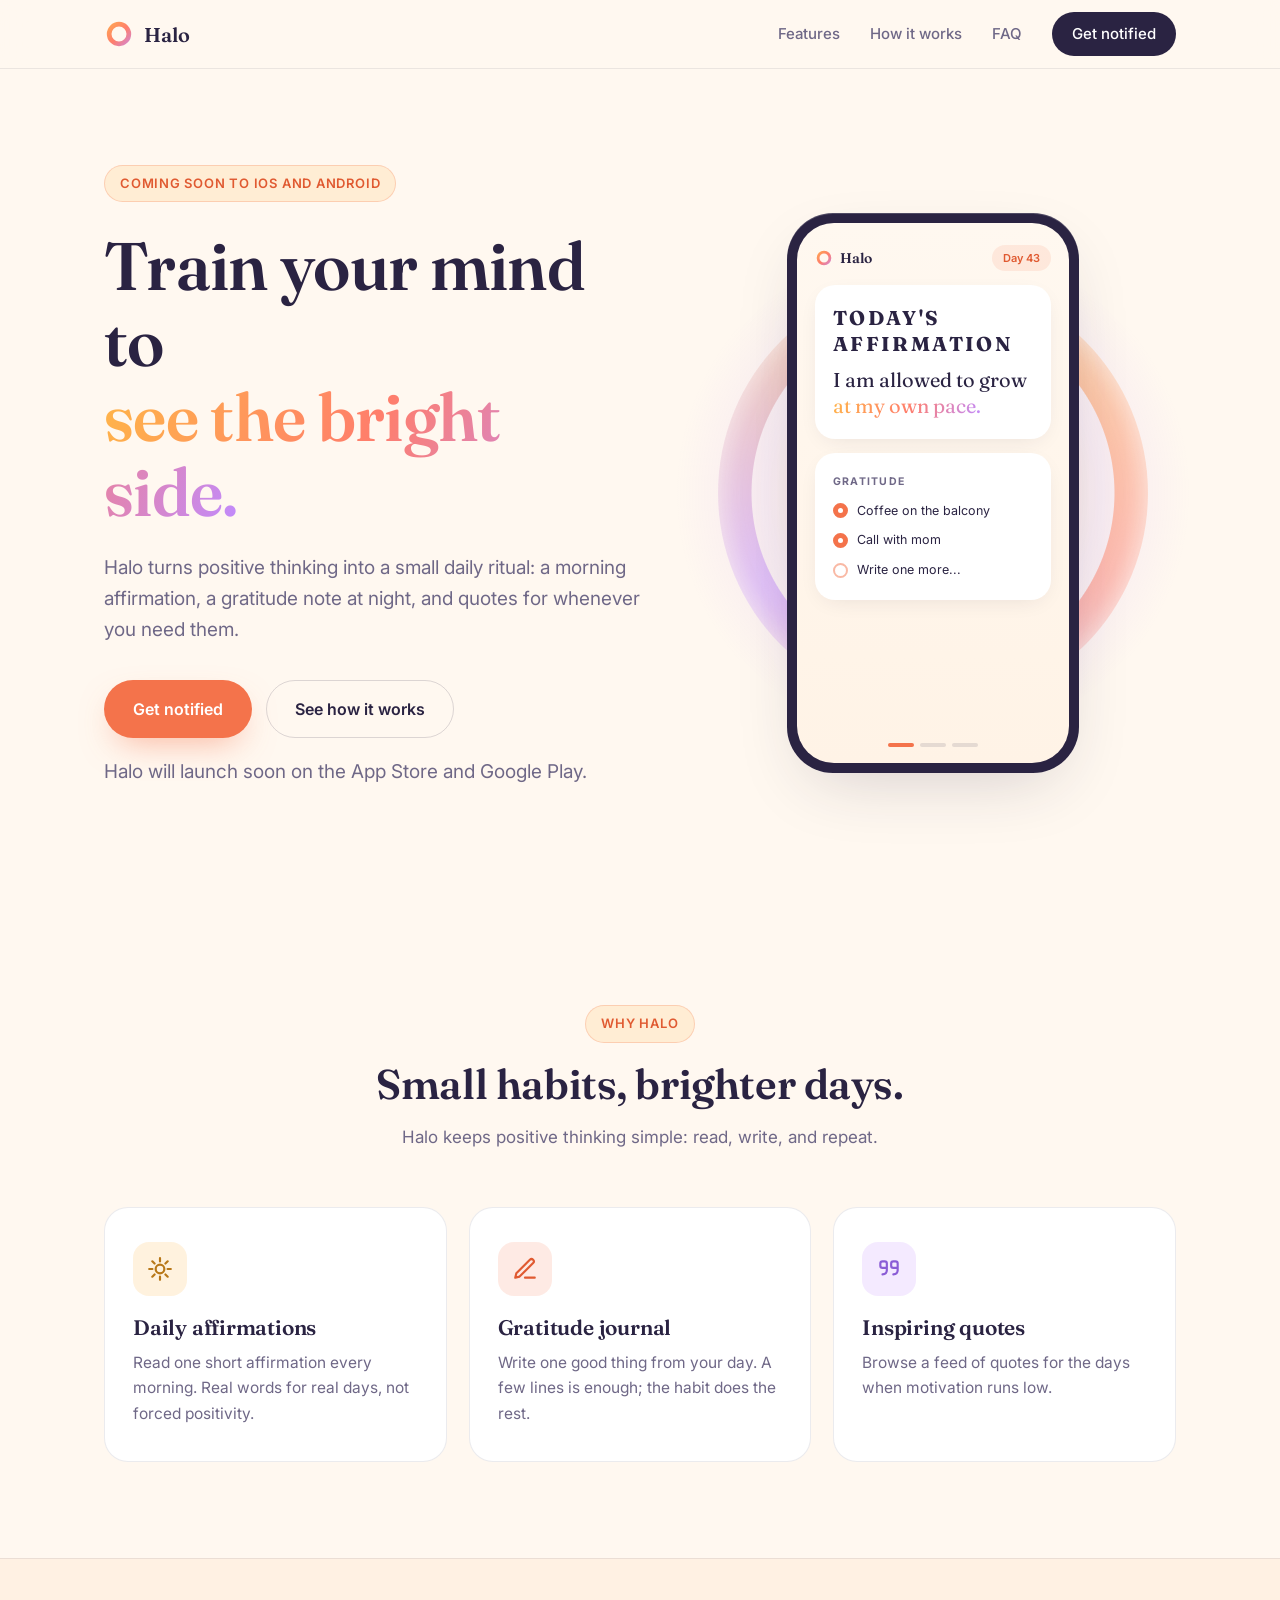
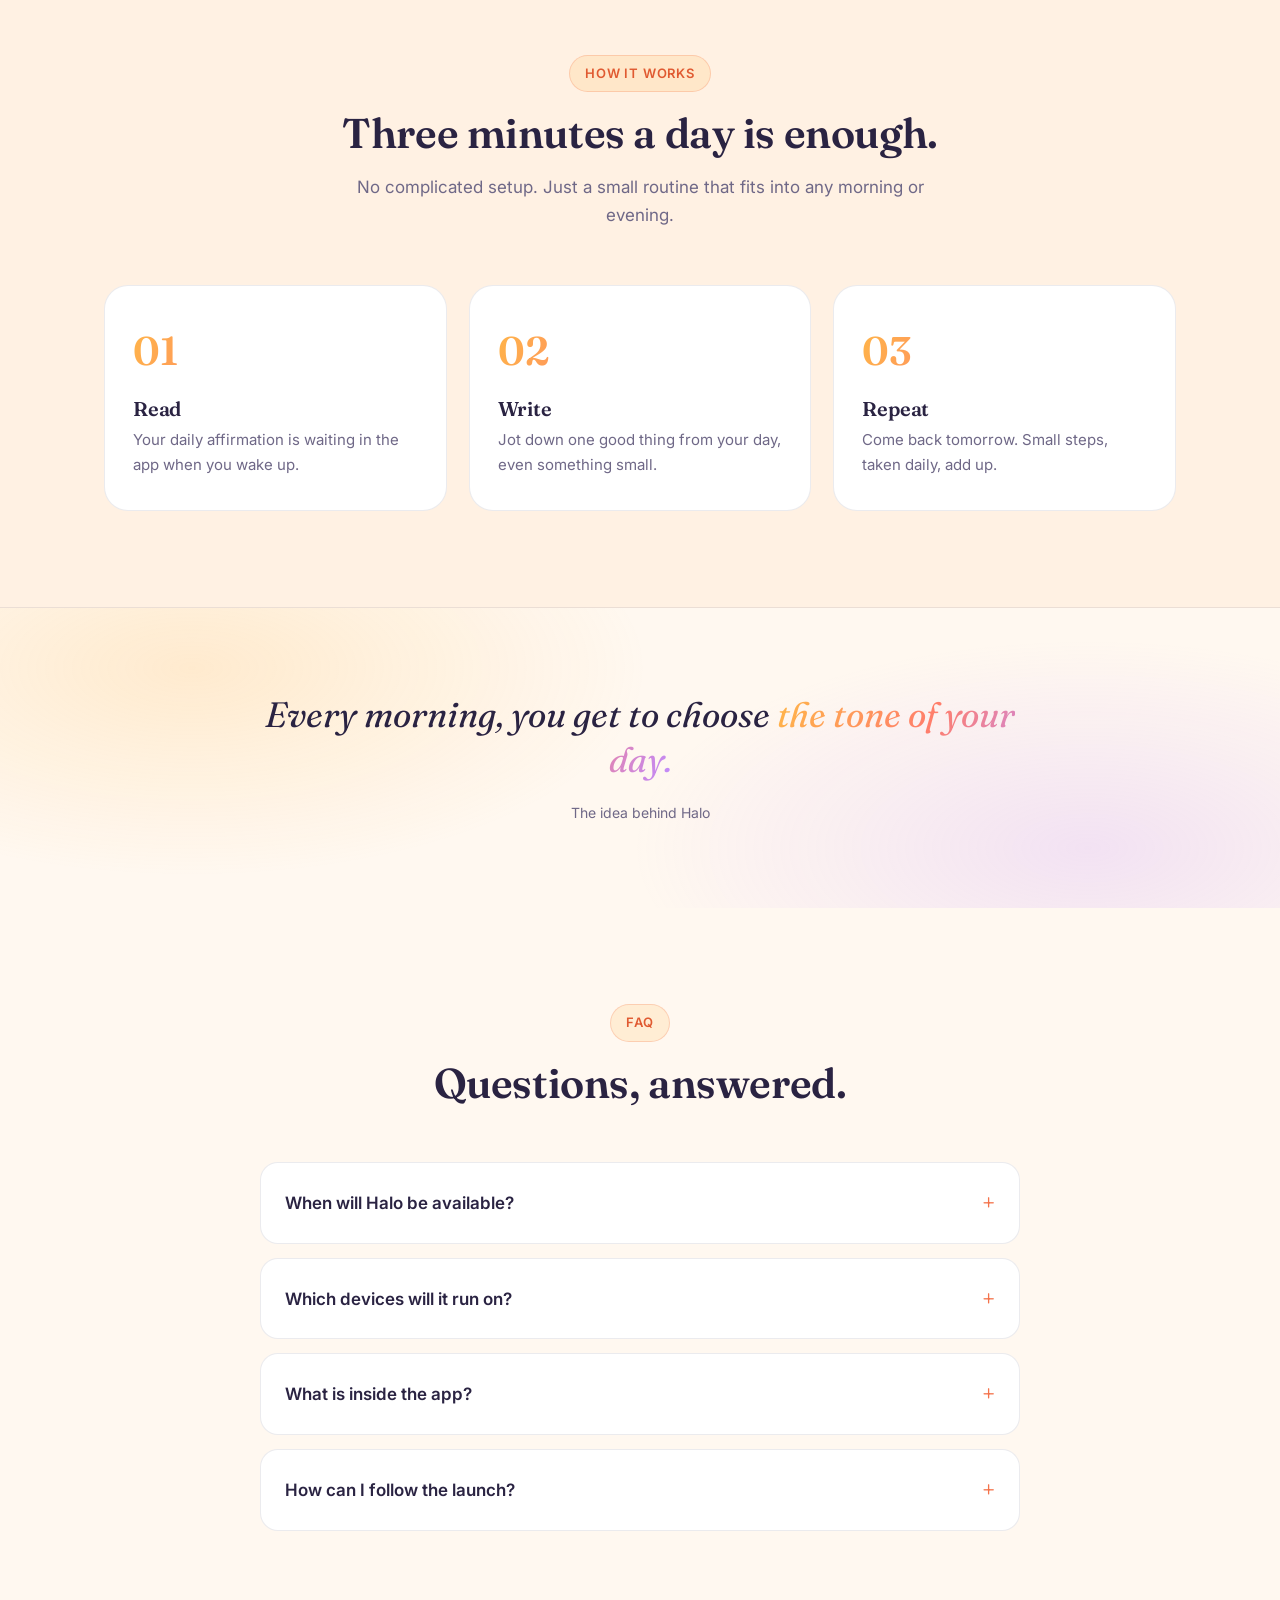
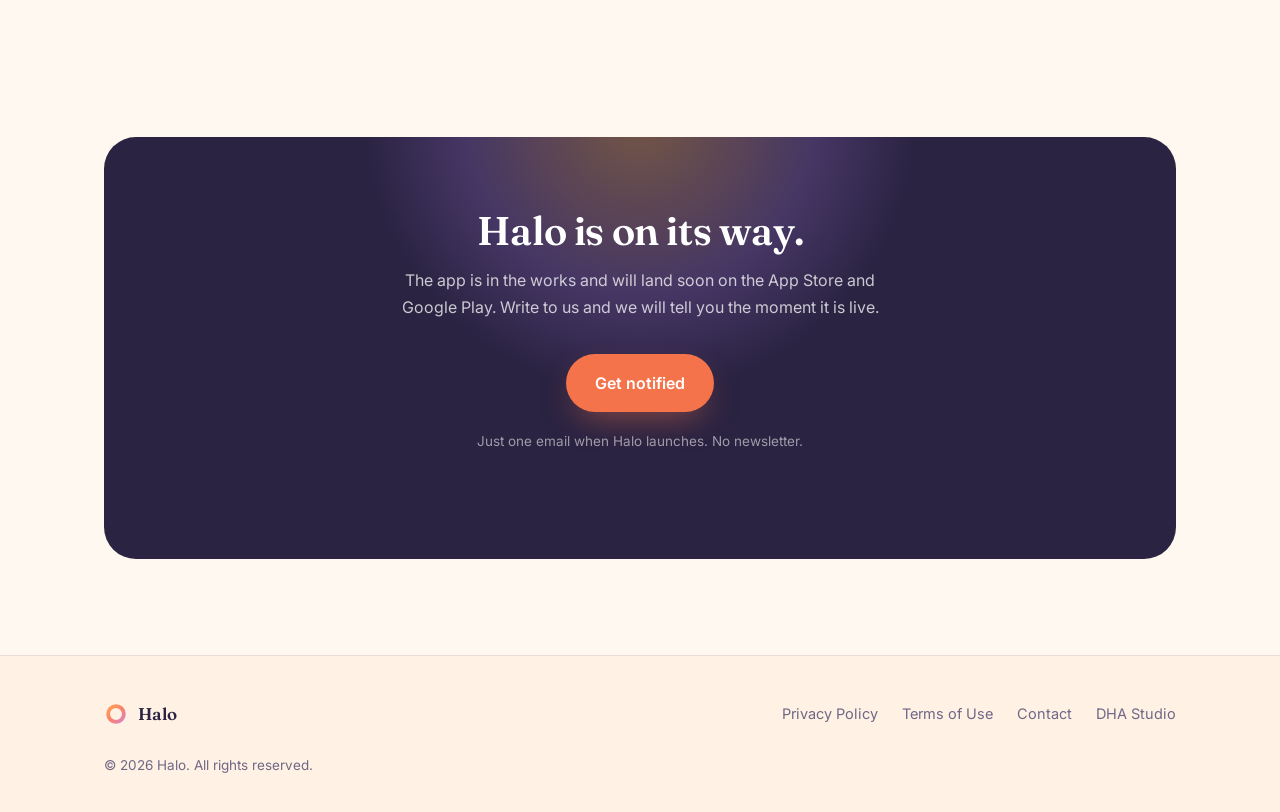
==== index.html @ 926ecc7d "Halo landing site: homepage, legal pages, SEO files, app icon" ====
<!DOCTYPE html>
<html lang="en">
<head>
  <meta charset="UTF-8" />
  <meta name="viewport" content="width=device-width, initial-scale=1.0" />
  <title>Halo: Daily Affirmations &amp; Gratitude Journal</title>
  <meta name="description" content="Halo helps you build a positive mindset with daily affirmations, a gratitude journal and a feed of inspiring quotes. Coming soon on iOS and Android." />
  <link rel="canonical" href="https://halo.dhastudio.xyz/" />
  <meta name="robots" content="index, follow" />
  <meta name="theme-color" content="#FFF8F0" />
  <meta property="og:type" content="website" />
  <meta property="og:site_name" content="Halo" />
  <meta property="og:title" content="Halo: Daily Affirmations &amp; Gratitude Journal" />
  <meta property="og:description" content="Build a positive mindset with daily affirmations, a gratitude journal and inspiring quotes. Coming soon on iOS and Android." />
  <meta property="og:url" content="https://halo.dhastudio.xyz/" />
  <meta property="og:image" content="https://halo.dhastudio.xyz/assets/icon.png" />
  <meta name="twitter:card" content="summary" />
  <meta name="twitter:title" content="Halo: Daily Affirmations &amp; Gratitude Journal" />
  <meta name="twitter:description" content="Daily affirmations, a gratitude journal and inspiring quotes. Coming soon on iOS and Android." />
  <meta name="twitter:image" content="https://halo.dhastudio.xyz/assets/icon.png" />
  <script type="application/ld+json">
  {
    "@context": "https://schema.org",
    "@type": "SoftwareApplication",
    "name": "Halo",
    "applicationCategory": "LifestyleApplication",
    "operatingSystem": "iOS, Android",
    "description": "Halo helps you build a positive mindset with daily affirmations, a gratitude journal and a feed of inspiring quotes.",
    "url": "https://halo.dhastudio.xyz/",
    "image": "https://halo.dhastudio.xyz/assets/icon.png"
  }
  </script>
  <link rel="icon" href="assets/favicon.svg" type="image/svg+xml" />
  <link rel="icon" href="assets/icon.png" type="image/png" sizes="512x512" />
  <link rel="apple-touch-icon" href="assets/apple-touch-icon.png" />
  <link rel="preconnect" href="https://fonts.googleapis.com" />
  <link rel="preconnect" href="https://fonts.gstatic.com" crossorigin />
  <link href="https://fonts.googleapis.com/css2?family=Fraunces:ital,opsz,wght@0,9..144,500;0,9..144,600;1,9..144,500&amp;family=Inter:wght@400;500;600;700&amp;display=swap" rel="stylesheet" />
  <link rel="stylesheet" href="style.css" />
</head>
<body>

  <header class="site-header">
    <div class="container nav">
      <a href="#" class="brand" aria-label="Halo home">
        <svg class="brand__mark" viewBox="0 0 32 32" aria-hidden="true"><defs><linearGradient id="navG" x1="0" y1="0" x2="32" y2="32" gradientUnits="userSpaceOnUse"><stop offset="0" stop-color="#FFB648"/><stop offset="0.52" stop-color="#FF7E6B"/><stop offset="1" stop-color="#C08BFF"/></linearGradient></defs><circle cx="16" cy="16" r="10.5" fill="none" stroke="url(#navG)" stroke-width="5"/></svg>
        Halo
      </a>
      <nav class="nav__links" aria-label="Main">
        <a href="#features">Features</a>
        <a href="#how">How it works</a>
        <a href="#faq">FAQ</a>
        <a href="#download" class="nav__cta">Get notified</a>
      </nav>
    </div>
  </header>

  <main>

    <!-- HERO -->
    <section class="hero">
      <div class="container hero__grid">
        <div class="hero__text">
          <span class="eyebrow fade-up">Coming soon to iOS and Android</span>
          <h1 class="fade-up fade-up--1">Train your mind to<br /><span class="grad">see the bright side.</span></h1>
          <p class="fade-up fade-up--2">Halo turns positive thinking into a small daily ritual: a morning affirmation, a gratitude note at night, and quotes for whenever you need them.</p>
          <div class="hero__actions fade-up fade-up--3">
            <a href="#download" class="btn btn-primary">Get notified</a>
            <a href="#how" class="btn btn-ghost">See how it works</a>
          </div>
          <p class="hero__note fade-up fade-up--3">Halo will launch soon on the App Store and Google Play.</p>
        </div>
        <div class="hero__visual" aria-hidden="true">
          <div class="hero__glow"></div>
          <div class="halo-ring"></div>
          <div class="phone">
            <div class="phone__screen">
              <div class="phone__top">
                <span class="phone__brand">
                  <svg class="phone__mark" viewBox="0 0 32 32" aria-hidden="true"><defs><linearGradient id="phG" x1="0" y1="0" x2="32" y2="32" gradientUnits="userSpaceOnUse"><stop offset="0" stop-color="#FFB648"/><stop offset="0.52" stop-color="#FF7E6B"/><stop offset="1" stop-color="#C08BFF"/></linearGradient></defs><circle cx="16" cy="16" r="10.5" fill="none" stroke="url(#phG)" stroke-width="5"/></svg>
                  Halo
                </span>
                <span class="chip">Day 43</span>
              </div>
              <div class="phone__card phone__card--affirm">
                <p class="phone__label">Today's affirmation</p>
                <p>I am allowed to grow <span class="grad">at my own pace.</span></p>
              </div>
              <div class="phone__card">
                <p class="phone__label">Gratitude</p>
                <div class="phone__lines">
                  <span class="phone__line"><span class="phone__dot phone__dot--done"></span>Coffee on the balcony</span>
                  <span class="phone__line"><span class="phone__dot phone__dot--done"></span>Call with mom</span>
                  <span class="phone__line"><span class="phone__dot"></span>Write one more...</span>
                </div>
              </div>
              <div class="phone__bar"><span></span><span></span><span></span></div>
            </div>
          </div>
        </div>
      </div>
    </section>

    <!-- FEATURES -->
    <section class="section" id="features">
      <div class="container">
        <div class="section__head">
          <span class="eyebrow">Why Halo</span>
          <h2>Small habits, brighter days.</h2>
          <p>Halo keeps positive thinking simple: read, write, and repeat.</p>
        </div>
        <div class="grid-3">
          <div class="card">
            <div class="card__icon card__icon--gold">
              <svg viewBox="0 0 24 24" fill="none" stroke="currentColor" stroke-width="2" stroke-linecap="round" aria-hidden="true"><circle cx="12" cy="12" r="4"/><path d="M12 2v3M12 19v3M2 12h3M19 12h3M4.9 4.9l2.1 2.1M17 17l2.1 2.1M19.1 4.9L17 7M7 17l-2.1 2.1"/></svg>
            </div>
            <h3>Daily affirmations</h3>
            <p>Read one short affirmation every morning. Real words for real days, not forced positivity.</p>
          </div>
          <div class="card">
            <div class="card__icon card__icon--coral">
              <svg viewBox="0 0 24 24" fill="none" stroke="currentColor" stroke-width="2" stroke-linecap="round" stroke-linejoin="round" aria-hidden="true"><path d="M12 20h9"/><path d="M16.5 3.5a2.12 2.12 0 0 1 3 3L7 19l-4 1 1-4Z"/></svg>
            </div>
            <h3>Gratitude journal</h3>
            <p>Write one good thing from your day. A few lines is enough; the habit does the rest.</p>
          </div>
          <div class="card">
            <div class="card__icon card__icon--violet">
              <svg viewBox="0 0 24 24" fill="none" stroke="currentColor" stroke-width="2" stroke-linecap="round" stroke-linejoin="round" aria-hidden="true"><path d="M10 11H6a2 2 0 0 1-2-2V7a2 2 0 0 1 2-2h2a2 2 0 0 1 2 2v6c0 3-1.5 4-4 4"/><path d="M20 11h-4a2 2 0 0 1-2-2V7a2 2 0 0 1 2-2h2a2 2 0 0 1 2 2v6c0 3-1.5 4-4 4"/></svg>
            </div>
            <h3>Inspiring quotes</h3>
            <p>Browse a feed of quotes for the days when motivation runs low.</p>
          </div>
        </div>
      </div>
    </section>

    <!-- HOW IT WORKS -->
    <section class="section section--soft" id="how">
      <div class="container">
        <div class="section__head">
          <span class="eyebrow">How it works</span>
          <h2>Three minutes a day is enough.</h2>
          <p>No complicated setup. Just a small routine that fits into any morning or evening.</p>
        </div>
        <div class="steps">
          <div class="step">
            <span class="step__num">01</span>
            <h3>Read</h3>
            <p>Your daily affirmation is waiting in the app when you wake up.</p>
          </div>
          <div class="step">
            <span class="step__num">02</span>
            <h3>Write</h3>
            <p>Jot down one good thing from your day, even something small.</p>
          </div>
          <div class="step">
            <span class="step__num">03</span>
            <h3>Repeat</h3>
            <p>Come back tomorrow. Small steps, taken daily, add up.</p>
          </div>
        </div>
      </div>
    </section>

    <!-- QUOTE -->
    <section class="quote-band">
      <div class="container">
        <blockquote>
          Every morning, you get to choose <span class="grad">the tone of your day.</span>
        </blockquote>
        <footer>The idea behind Halo</footer>
      </div>
    </section>

    <!-- FAQ -->
    <section class="section" id="faq">
      <div class="container">
        <div class="section__head">
          <span class="eyebrow">FAQ</span>
          <h2>Questions, answered.</h2>
        </div>
        <div class="faq">
          <details>
            <summary>When will Halo be available?</summary>
            <p>Halo is in development and will launch soon on the App Store and Google Play. Write to us if you would like to be notified the moment it is live.</p>
          </details>
          <details>
            <summary>Which devices will it run on?</summary>
            <p>Halo will be available on iPhones and Android phones.</p>
          </details>
          <details>
            <summary>What is inside the app?</summary>
            <p>Three simple things: a daily affirmation, a gratitude journal, and a feed of inspiring quotes. That is the whole idea: keep it small and come back every day.</p>
          </details>
          <details>
            <summary>How can I follow the launch?</summary>
            <p>Send a short email to <a href="mailto:contact@dhastudio.xyz">contact@dhastudio.xyz</a> and we will let you know when Halo is out.</p>
          </details>
        </div>
      </div>
    </section>

    <!-- DOWNLOAD -->
    <section class="section" id="download">
      <div class="container">
        <div class="download-card">
          <h2>Halo is on its way.</h2>
          <p>The app is in the works and will land soon on the App Store and Google Play. Write to us and we will tell you the moment it is live.</p>
          <a href="mailto:contact@dhastudio.xyz?subject=Halo%20launch" class="btn btn-primary">Get notified</a>
          <p class="hint">Just one email when Halo launches. No newsletter.</p>
        </div>
      </div>
    </section>

  </main>

  <footer class="site-footer">
    <div class="container footer-grid">
      <span class="footer-brand">
        <svg class="brand__mark" viewBox="0 0 32 32" aria-hidden="true"><defs><linearGradient id="ftG" x1="0" y1="0" x2="32" y2="32" gradientUnits="userSpaceOnUse"><stop offset="0" stop-color="#FFB648"/><stop offset="0.52" stop-color="#FF7E6B"/><stop offset="1" stop-color="#C08BFF"/></linearGradient></defs><circle cx="16" cy="16" r="10.5" fill="none" stroke="url(#ftG)" stroke-width="5"/></svg>
        Halo
      </span>
      <nav class="footer-links" aria-label="Footer">
        <a href="privacy-policy.html">Privacy Policy</a>
        <a href="terms.html">Terms of Use</a>
        <a href="mailto:contact@dhastudio.xyz">Contact</a>
        <a href="https://dhastudio.xyz" rel="noopener">DHA Studio</a>
      </nav>
      <p class="footer-copy">© 2026 Halo. All rights reserved.</p>
    </div>
  </footer>

</body>
</html>
---- style.css ----
/* ============================================================
   Halo — landing site
   Warm, light theme. No build step. Static pages.
   ============================================================ */

:root {
  --bg:          #FFF8F0;
  --bg-soft:     #FFF1E3;
  --surface:     #FFFFFF;
  --ink:         #2A2342;
  --muted:       #6F6887;
  --accent:      #F4734B;
  --accent-dark: #E05A31;
  --violet:      #C08BFF;
  --gold:        #FFB648;
  --grad:        linear-gradient(115deg, #FFB648 0%, #FF7E6B 52%, #C08BFF 100%);
  --border:      rgba(42, 35, 66, 0.09);
  --radius:      24px;
  --radius-lg:   32px;
  --shadow-sm:   0 6px 24px -10px rgba(42, 35, 66, 0.14);
  --shadow:      0 24px 70px -24px rgba(42, 35, 66, 0.22);
  --maxw:        1120px;
}

*, *::before, *::after { box-sizing: border-box; margin: 0; padding: 0; }

html { scroll-behavior: smooth; }

body {
  font-family: 'Inter', -apple-system, BlinkMacSystemFont, 'Segoe UI', Roboto, sans-serif;
  background: var(--bg);
  color: var(--ink);
  line-height: 1.65;
  -webkit-font-smoothing: antialiased;
  text-rendering: optimizeLegibility;
  overflow-x: hidden;
}

img { max-width: 100%; display: block; }
a { color: inherit; text-decoration: none; }

h1, h2, h3, .serif {
  font-family: 'Fraunces', Georgia, serif;
  font-weight: 600;
  letter-spacing: -0.01em;
  line-height: 1.12;
}

a:focus-visible, button:focus-visible, summary:focus-visible {
  outline: 3px solid rgba(244, 115, 75, 0.45);
  outline-offset: 3px;
  border-radius: 6px;
}

.container {
  width: 100%;
  max-width: var(--maxw);
  margin: 0 auto;
  padding: 0 24px;
}

/* ---------- Header ---------- */
.site-header {
  position: sticky;
  top: 0;
  z-index: 50;
  background: rgba(255, 248, 240, 0.82);
  backdrop-filter: blur(14px);
  -webkit-backdrop-filter: blur(14px);
  border-bottom: 1px solid var(--border);
}
.nav {
  display: flex;
  align-items: center;
  justify-content: space-between;
  height: 68px;
}
.brand {
  display: flex;
  align-items: center;
  gap: 10px;
  font-family: 'Fraunces', Georgia, serif;
  font-weight: 600;
  font-size: 20px;
  color: var(--ink);
}
.brand__mark { width: 30px; height: 30px; flex: none; }
.nav__links { display: flex; align-items: center; gap: 30px; }
.nav__links a {
  color: var(--muted);
  font-size: 15px;
  font-weight: 500;
  transition: color 0.15s ease;
}
.nav__links a:hover { color: var(--ink); }
.nav__cta {
  padding: 10px 20px;
  border-radius: 999px;
  background: var(--ink);
  color: #fff !important;
  font-weight: 600;
  transition: background 0.15s ease, transform 0.15s ease;
}
.nav__cta:hover { background: var(--accent); transform: translateY(-1px); }

/* ---------- Hero ---------- */
.hero {
  position: relative;
  padding: 96px 0 88px;
  overflow: hidden;
}
.hero__grid {
  display: grid;
  grid-template-columns: 1.05fr 0.95fr;
  align-items: center;
  gap: 48px;
  position: relative;
  z-index: 1;
}
.eyebrow {
  display: inline-flex;
  align-items: center;
  gap: 8px;
  font-size: 13px;
  font-weight: 600;
  letter-spacing: 0.06em;
  text-transform: uppercase;
  color: var(--accent-dark);
  background: rgba(255, 182, 72, 0.16);
  border: 1px solid rgba(244, 115, 75, 0.25);
  padding: 7px 15px;
  border-radius: 999px;
  margin-bottom: 26px;
}
.hero h1 {
  font-size: clamp(2.5rem, 5.4vw, 4.2rem);
  margin-bottom: 22px;
}
.hero h1 .grad {
  background: var(--grad);
  -webkit-background-clip: text;
  background-clip: text;
  -webkit-text-fill-color: transparent;
  color: transparent;
}
.hero__text p {
  font-size: clamp(16px, 2vw, 19px);
  color: var(--muted);
  max-width: 540px;
  margin-bottom: 34px;
}
.hero__actions {
  display: flex;
  gap: 14px;
  flex-wrap: wrap;
  align-items: center;
}
.btn {
  display: inline-flex;
  align-items: center;
  justify-content: center;
  gap: 9px;
  padding: 15px 28px;
  border-radius: 999px;
  font-family: inherit;
  font-weight: 600;
  font-size: 16px;
  cursor: pointer;
  border: 1px solid transparent;
  transition: transform 0.15s ease, background 0.15s ease, border-color 0.15s ease, box-shadow 0.15s ease;
}
.btn-primary {
  background: var(--accent);
  color: #fff;
  box-shadow: 0 14px 34px -12px rgba(244, 115, 75, 0.55);
}
.btn-primary:hover { background: var(--accent-dark); transform: translateY(-2px); }
.btn-ghost {
  background: transparent;
  border-color: rgba(42, 35, 66, 0.16);
  color: var(--ink);
}
.btn-ghost:hover { border-color: var(--ink); transform: translateY(-2px); }
.hero__note {
  margin-top: 18px;
  font-size: 13.5px;
  color: var(--muted);
}

/* Halo ring + phone */
.hero__visual {
  position: relative;
  display: flex;
  justify-content: center;
  padding: 30px 0;
}
.halo-ring {
  position: absolute;
  top: 50%;
  left: 50%;
  width: min(430px, 92%);
  aspect-ratio: 1;
  transform: translate(-50%, -50%);
  border-radius: 50%;
  background: conic-gradient(from 0deg, #FFB648, #FF7E6B, #C08BFF, #FFB648);
  -webkit-mask: radial-gradient(farthest-side, transparent calc(100% - 34px), #000 calc(100% - 33px));
  mask: radial-gradient(farthest-side, transparent calc(100% - 34px), #000 calc(100% - 33px));
  filter: blur(16px);
  opacity: 0.5;
  animation: spin 30s linear infinite;
  pointer-events: none;
}
.hero__glow {
  position: absolute;
  width: 520px;
  height: 520px;
  top: 50%;
  left: 50%;
  transform: translate(-50%, -50%);
  background: radial-gradient(circle, rgba(255, 182, 72, 0.28) 0%, rgba(192, 139, 255, 0.12) 45%, transparent 70%);
  pointer-events: none;
}
.phone {
  position: relative;
  width: 292px;
  background: #2A2342;
  border-radius: 46px;
  padding: 10px;
  box-shadow: var(--shadow), inset 0 1px 0 rgba(255, 255, 255, 0.18);
  animation: float 7s ease-in-out infinite;
}
.phone__screen {
  background: linear-gradient(180deg, #FFF8F0 0%, #FFF3E6 100%);
  border-radius: 37px;
  padding: 22px 18px 16px;
  min-height: 540px;
  display: flex;
  flex-direction: column;
  gap: 14px;
  overflow: hidden;
}
.phone__top {
  display: flex;
  align-items: center;
  justify-content: space-between;
  font-size: 12px;
  color: var(--muted);
}
.phone__brand {
  display: flex;
  align-items: center;
  gap: 7px;
  font-family: 'Fraunces', Georgia, serif;
  font-weight: 600;
  font-size: 14px;
  color: var(--ink);
}
.phone__mark { width: 18px; height: 18px; }
.chip {
  background: rgba(244, 115, 75, 0.12);
  color: var(--accent-dark);
  font-weight: 600;
  padding: 4px 11px;
  border-radius: 999px;
  font-size: 11px;
}
.phone__card {
  background: #fff;
  border-radius: 20px;
  padding: 20px 18px;
  box-shadow: var(--shadow-sm);
}
.phone__label {
  font-size: 10.5px;
  font-weight: 700;
  letter-spacing: 0.12em;
  text-transform: uppercase;
  color: var(--muted);
  margin-bottom: 10px;
}
.phone__card--affirm p {
  font-family: 'Fraunces', Georgia, serif;
  font-size: 20px;
  line-height: 1.3;
  color: var(--ink);
}
.phone__card--affirm .grad {
  background: var(--grad);
  -webkit-background-clip: text;
  background-clip: text;
  -webkit-text-fill-color: transparent;
  color: transparent;
}
.phone__lines { display: flex; flex-direction: column; gap: 9px; }
.phone__line {
  display: flex;
  align-items: center;
  gap: 9px;
  font-size: 12.5px;
  color: var(--ink);
}
.phone__dot {
  width: 15px;
  height: 15px;
  border-radius: 50%;
  border: 2px solid rgba(244, 115, 75, 0.5);
  flex: none;
  position: relative;
}
.phone__dot--done { background: var(--accent); border-color: var(--accent); }
.phone__dot--done::after {
  content: '';
  position: absolute;
  inset: 3px;
  background: #fff;
  border-radius: 50%;
}
.phone__bar {
  margin-top: auto;
  display: flex;
  justify-content: center;
  gap: 6px;
  padding-top: 8px;
}
.phone__bar span {
  width: 26px;
  height: 4px;
  border-radius: 999px;
  background: rgba(42, 35, 66, 0.12);
}
.phone__bar span:first-child { background: var(--accent); }

/* ---------- Sections ---------- */
section { position: relative; }
.section { padding: 96px 0; }
.section--soft {
  background: var(--bg-soft);
  border-top: 1px solid var(--border);
  border-bottom: 1px solid var(--border);
}
.section__head {
  max-width: 620px;
  margin: 0 auto 56px;
  text-align: center;
}
.section__head .eyebrow { margin-bottom: 18px; }
.section__head h2 {
  font-size: clamp(1.9rem, 3.6vw, 2.6rem);
  margin-bottom: 16px;
}
.section__head p { color: var(--muted); font-size: 17px; }

/* ---------- Features ---------- */
.grid-3 {
  display: grid;
  grid-template-columns: repeat(3, 1fr);
  gap: 22px;
}
.card {
  background: var(--surface);
  border: 1px solid var(--border);
  border-radius: var(--radius);
  padding: 34px 28px;
  transition: transform 0.18s ease, box-shadow 0.18s ease;
}
.card:hover { transform: translateY(-4px); box-shadow: var(--shadow-sm); }
.card__icon {
  width: 54px;
  height: 54px;
  border-radius: 16px;
  display: grid;
  place-items: center;
  margin-bottom: 20px;
}
.card__icon svg { width: 26px; height: 26px; }
.card__icon--gold   { background: rgba(255, 182, 72, 0.18);  color: #B87818; }
.card__icon--coral  { background: rgba(244, 115, 75, 0.15);  color: var(--accent-dark); }
.card__icon--violet { background: rgba(192, 139, 255, 0.18); color: #8A5CD6; }
.card h3 { font-size: 21px; margin-bottom: 10px; }
.card p { color: var(--muted); font-size: 15.5px; }

/* ---------- Steps ---------- */
.steps {
  display: grid;
  grid-template-columns: repeat(3, 1fr);
  gap: 22px;
  counter-reset: step;
}
.step {
  background: var(--surface);
  border: 1px solid var(--border);
  border-radius: var(--radius);
  padding: 32px 28px;
  position: relative;
}
.step__num {
  font-family: 'Fraunces', Georgia, serif;
  font-size: 40px;
  font-weight: 600;
  background: var(--grad);
  -webkit-background-clip: text;
  background-clip: text;
  -webkit-text-fill-color: transparent;
  color: transparent;
  display: block;
  margin-bottom: 14px;
}
.step h3 { font-size: 20px; margin-bottom: 8px; }
.step p { color: var(--muted); font-size: 15px; }

/* ---------- Quote band ---------- */
.quote-band {
  padding: 84px 0;
  background:
    radial-gradient(700px 320px at 15% 20%, rgba(255, 182, 72, 0.20), transparent 65%),
    radial-gradient(700px 320px at 85% 80%, rgba(192, 139, 255, 0.20), transparent 65%),
    var(--bg);
  text-align: center;
}
.quote-band blockquote {
  max-width: 760px;
  margin: 0 auto;
  font-family: 'Fraunces', Georgia, serif;
  font-size: clamp(1.5rem, 3.2vw, 2.2rem);
  line-height: 1.3;
  color: var(--ink);
  font-style: italic;
}
.quote-band .grad {
  background: var(--grad);
  -webkit-background-clip: text;
  background-clip: text;
  -webkit-text-fill-color: transparent;
  color: transparent;
}
.quote-band footer {
  margin-top: 18px;
  font-size: 14px;
  color: var(--muted);
  font-family: 'Inter', sans-serif;
  font-style: normal;
  border: none;
  padding: 0;
  display: block;
}

/* ---------- FAQ ---------- */
.faq { max-width: 760px; margin: 0 auto; }
.faq details {
  background: var(--surface);
  border: 1px solid var(--border);
  border-radius: 18px;
  padding: 0 24px;
  margin-bottom: 14px;
  transition: box-shadow 0.18s ease;
}
.faq details[open] { box-shadow: var(--shadow-sm); }
.faq summary {
  list-style: none;
  cursor: pointer;
  padding: 20px 0;
  font-weight: 600;
  font-size: 17px;
  display: flex;
  align-items: center;
  justify-content: space-between;
  gap: 16px;
}
.faq summary::-webkit-details-marker { display: none; }
.faq summary::after {
  content: '+';
  font-family: 'Fraunces', Georgia, serif;
  font-size: 24px;
  color: var(--accent);
  flex: none;
  transition: transform 0.18s ease;
}
.faq details[open] summary::after { transform: rotate(45deg); }
.faq details p {
  color: var(--muted);
  font-size: 15.5px;
  padding: 0 0 22px;
  max-width: 640px;
}

/* ---------- Download ---------- */
.download-card {
  position: relative;
  overflow: hidden;
  background: var(--ink);
  color: #fff;
  border-radius: var(--radius-lg);
  padding: 72px 40px;
  text-align: center;
}
.download-card::before {
  content: '';
  position: absolute;
  width: 560px;
  height: 560px;
  top: -300px;
  left: 50%;
  transform: translateX(-50%);
  background: radial-gradient(circle, rgba(255, 182, 72, 0.35) 0%, rgba(192, 139, 255, 0.18) 45%, transparent 70%);
  pointer-events: none;
}
.download-card h2 {
  font-size: clamp(1.8rem, 3.4vw, 2.5rem);
  margin-bottom: 14px;
  position: relative;
}
.download-card p {
  color: rgba(255, 255, 255, 0.75);
  max-width: 520px;
  margin: 0 auto 34px;
  position: relative;
}
.download-card .btn-primary { position: relative; }
.download-card .hint {
  position: relative;
  margin-top: 18px;
  font-size: 13.5px;
  color: rgba(255, 255, 255, 0.55);
}

/* ---------- Footer ---------- */
.site-footer {
  border-top: 1px solid var(--border);
  padding: 44px 0 36px;
  background: var(--bg-soft);
}
.footer-grid {
  display: flex;
  align-items: center;
  justify-content: space-between;
  flex-wrap: wrap;
  gap: 16px;
}
.footer-brand {
  display: flex;
  align-items: center;
  gap: 10px;
  font-family: 'Fraunces', Georgia, serif;
  font-weight: 600;
  font-size: 17px;
}
.footer-brand .brand__mark { width: 24px; height: 24px; }
.footer-links { display: flex; gap: 24px; flex-wrap: wrap; }
.footer-links a {
  color: var(--muted);
  font-size: 14.5px;
  transition: color 0.15s ease;
}
.footer-links a:hover { color: var(--ink); }
.footer-copy {
  width: 100%;
  color: var(--muted);
  font-size: 13.5px;
  margin-top: 10px;
}

/* ---------- Legal pages ---------- */
.legal {
  max-width: 780px;
  margin: 0 auto;
  padding: 64px 24px 96px;
}
.legal__back {
  display: inline-flex;
  align-items: center;
  gap: 8px;
  color: var(--muted);
  font-weight: 500;
  font-size: 14.5px;
  margin-bottom: 36px;
}
.legal__back:hover { color: var(--accent); }
.legal h1 {
  font-size: clamp(2rem, 4.4vw, 2.8rem);
  margin-bottom: 6px;
}
.legal .updated {
  color: var(--muted);
  font-size: 14px;
  margin-bottom: 40px;
}
.legal h2 {
  font-size: 20px;
  margin: 34px 0 10px;
}
.legal p, .legal li {
  color: var(--muted);
  font-size: 15.5px;
  margin-bottom: 10px;
}
.legal ul { padding-left: 22px; margin-bottom: 14px; }
.legal li { margin-bottom: 6px; }
.legal strong { color: var(--ink); }
.legal a { color: var(--accent-dark); }
.legal a:hover { text-decoration: underline; }

/* ---------- Motion ---------- */
@keyframes float {
  0%, 100% { transform: translateY(0); }
  50%      { transform: translateY(-14px); }
}
@keyframes spin {
  to { transform: translate(-50%, -50%) rotate(360deg); }
}
@keyframes fadeUp {
  from { opacity: 0; transform: translateY(22px); }
  to   { opacity: 1; transform: translateY(0); }
}
.fade-up { animation: fadeUp 0.7s ease both; }
.fade-up--1 { animation-delay: 0.08s; }
.fade-up--2 { animation-delay: 0.16s; }
.fade-up--3 { animation-delay: 0.24s; }

@media (prefers-reduced-motion: reduce) {
  *, *::before, *::after { animation: none !important; transition: none !important; }
  html { scroll-behavior: auto; }
}

/* ---------- Responsive ---------- */
@media (max-width: 940px) {
  .hero { padding: 72px 0 64px; }
  .hero__grid { grid-template-columns: 1fr; gap: 40px; }
  .hero__text { text-align: center; }
  .hero__text p { margin-left: auto; margin-right: auto; }
  .hero__actions { justify-content: center; }
  .grid-3, .steps { grid-template-columns: 1fr; }
  .section { padding: 72px 0; }
}
@media (max-width: 680px) {
  .nav__links a:not(.nav__cta) { display: none; }
  .phone { width: 262px; }
  .phone__screen { min-height: 480px; }
  .download-card { padding: 56px 22px; }
  .footer-grid { flex-direction: column; align-items: flex-start; }
}
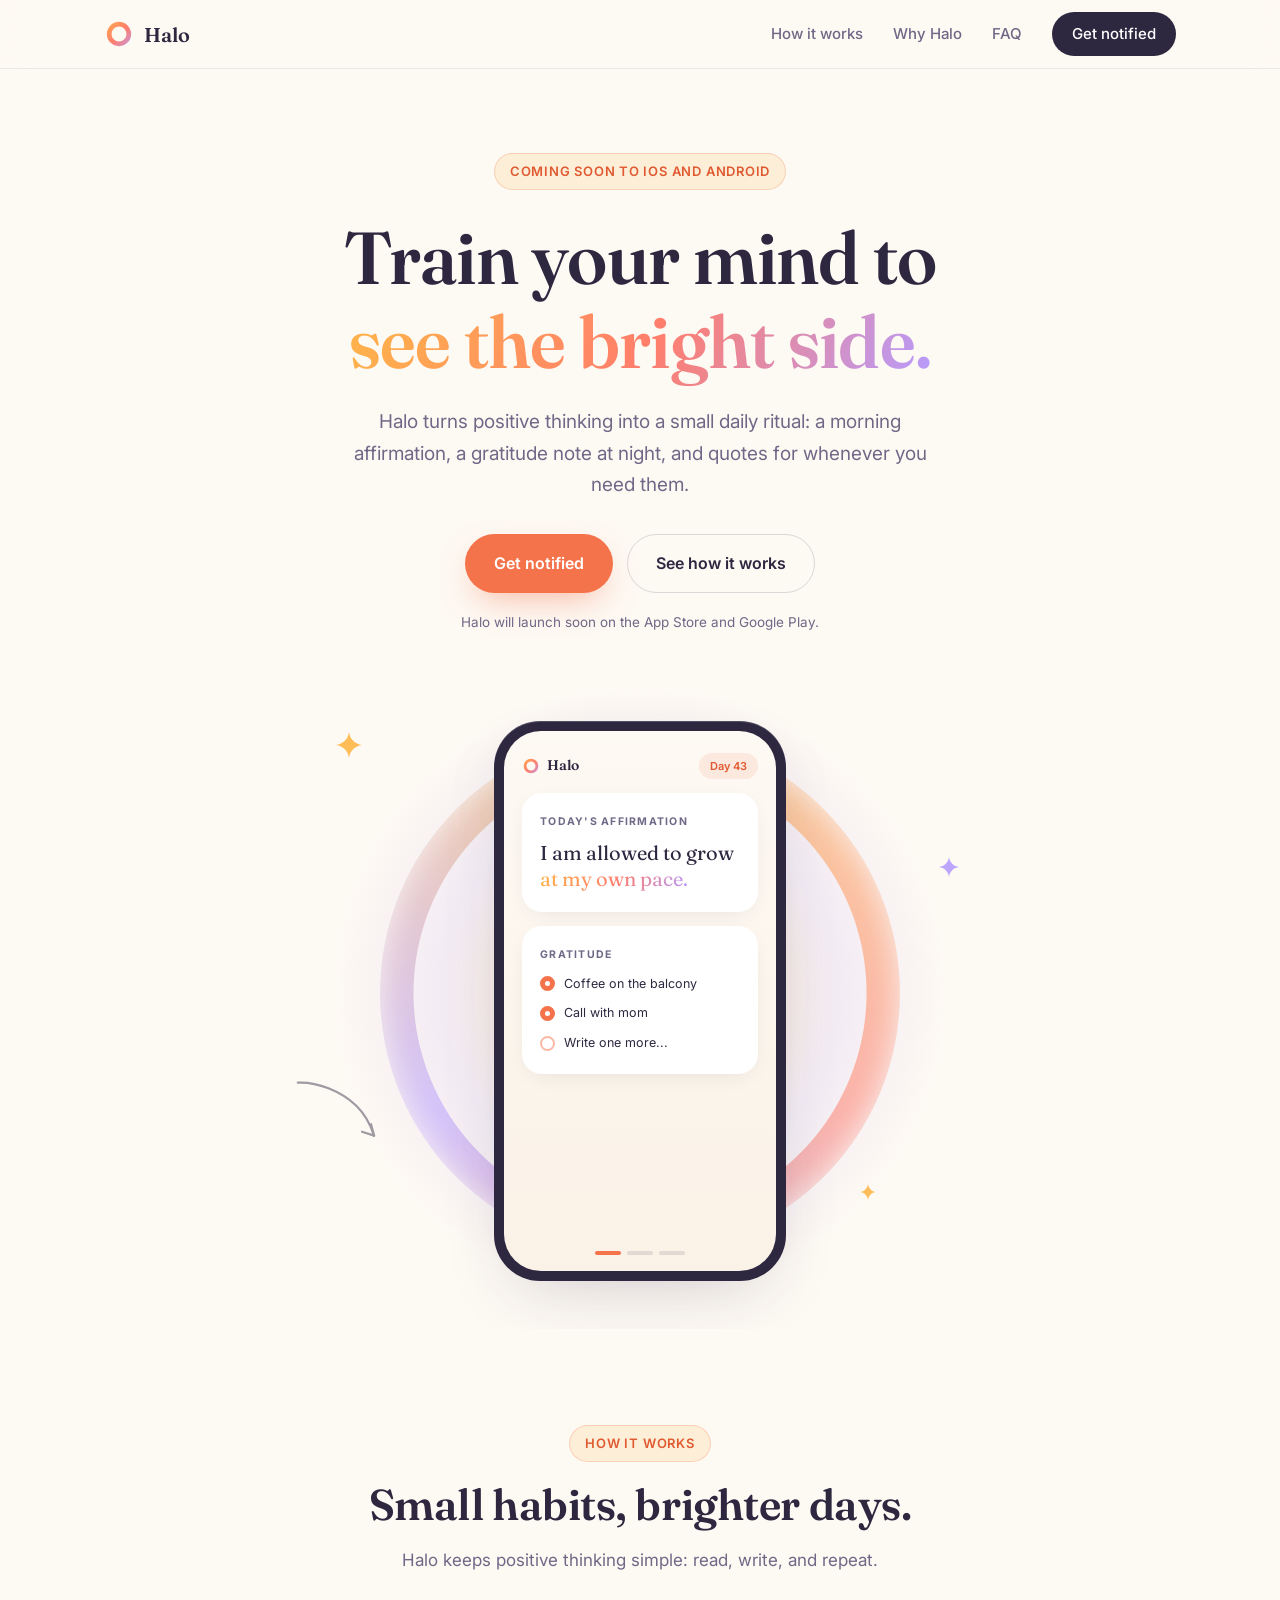
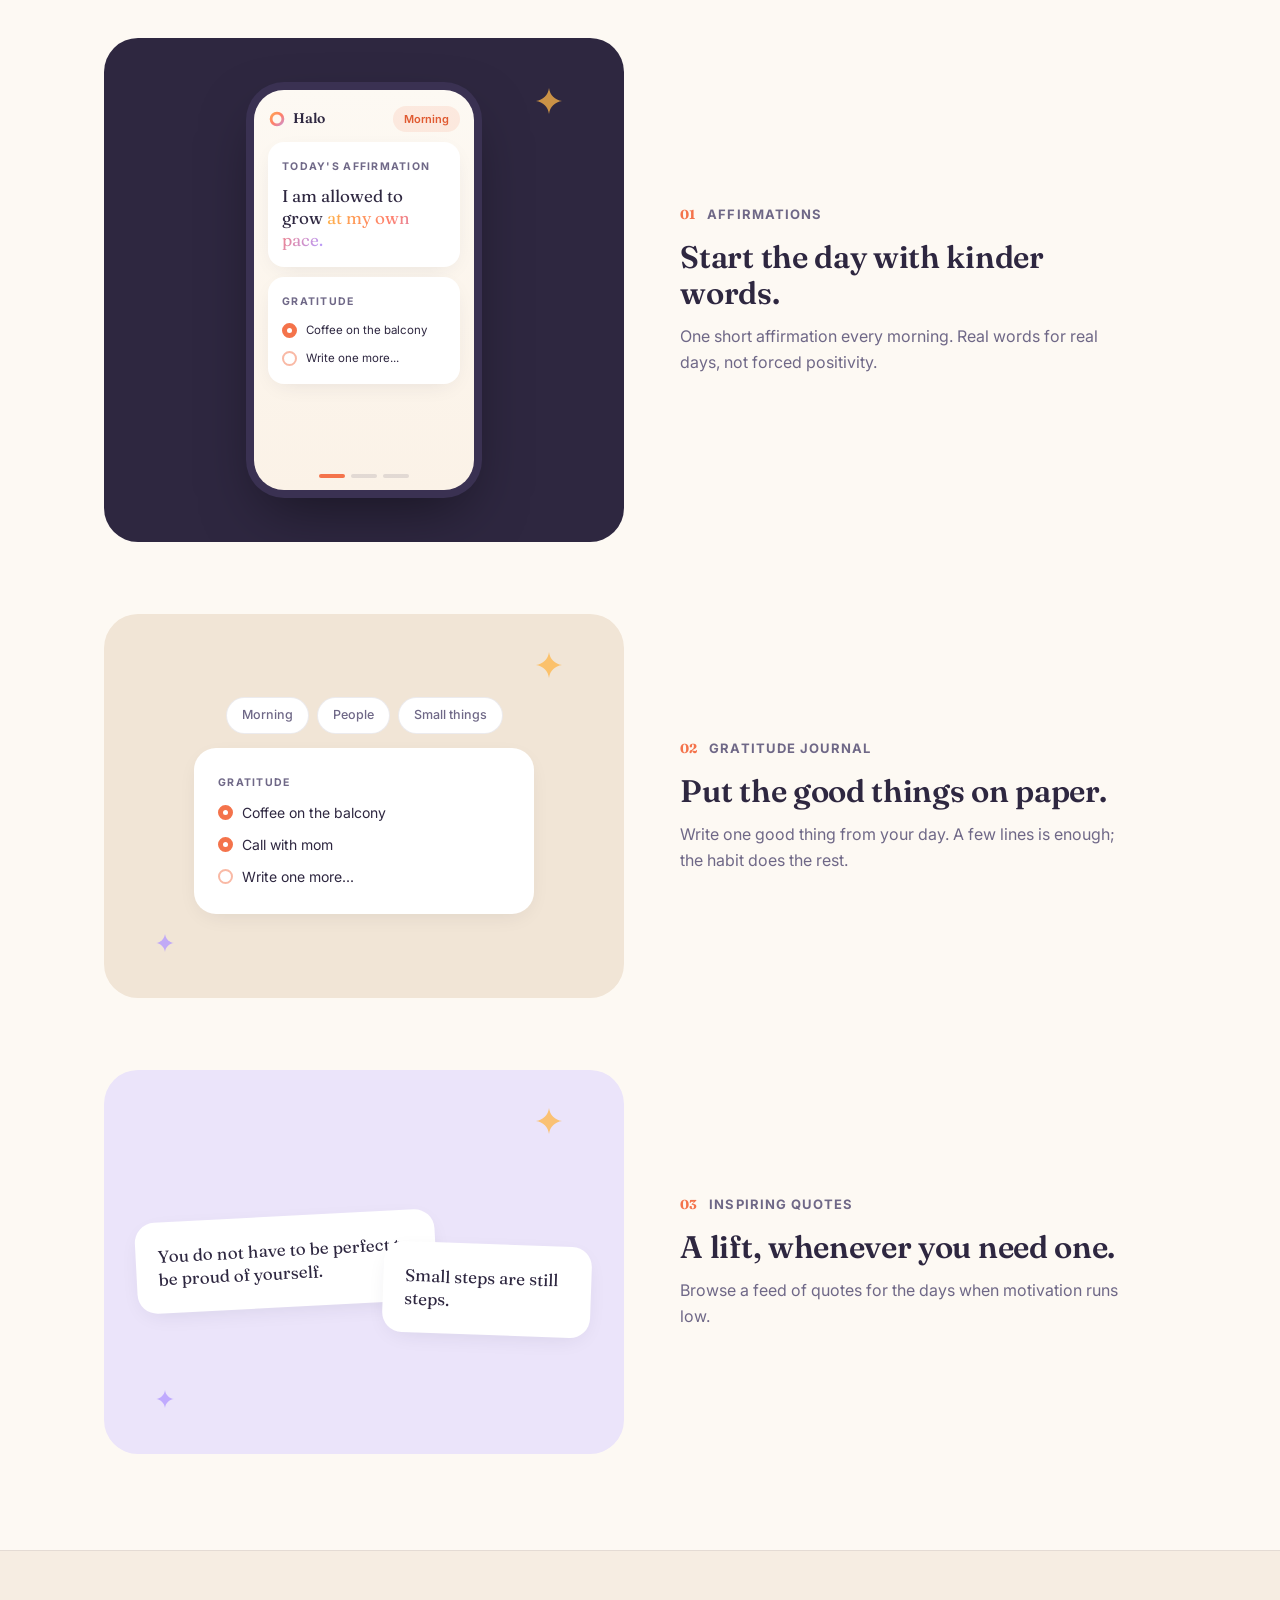
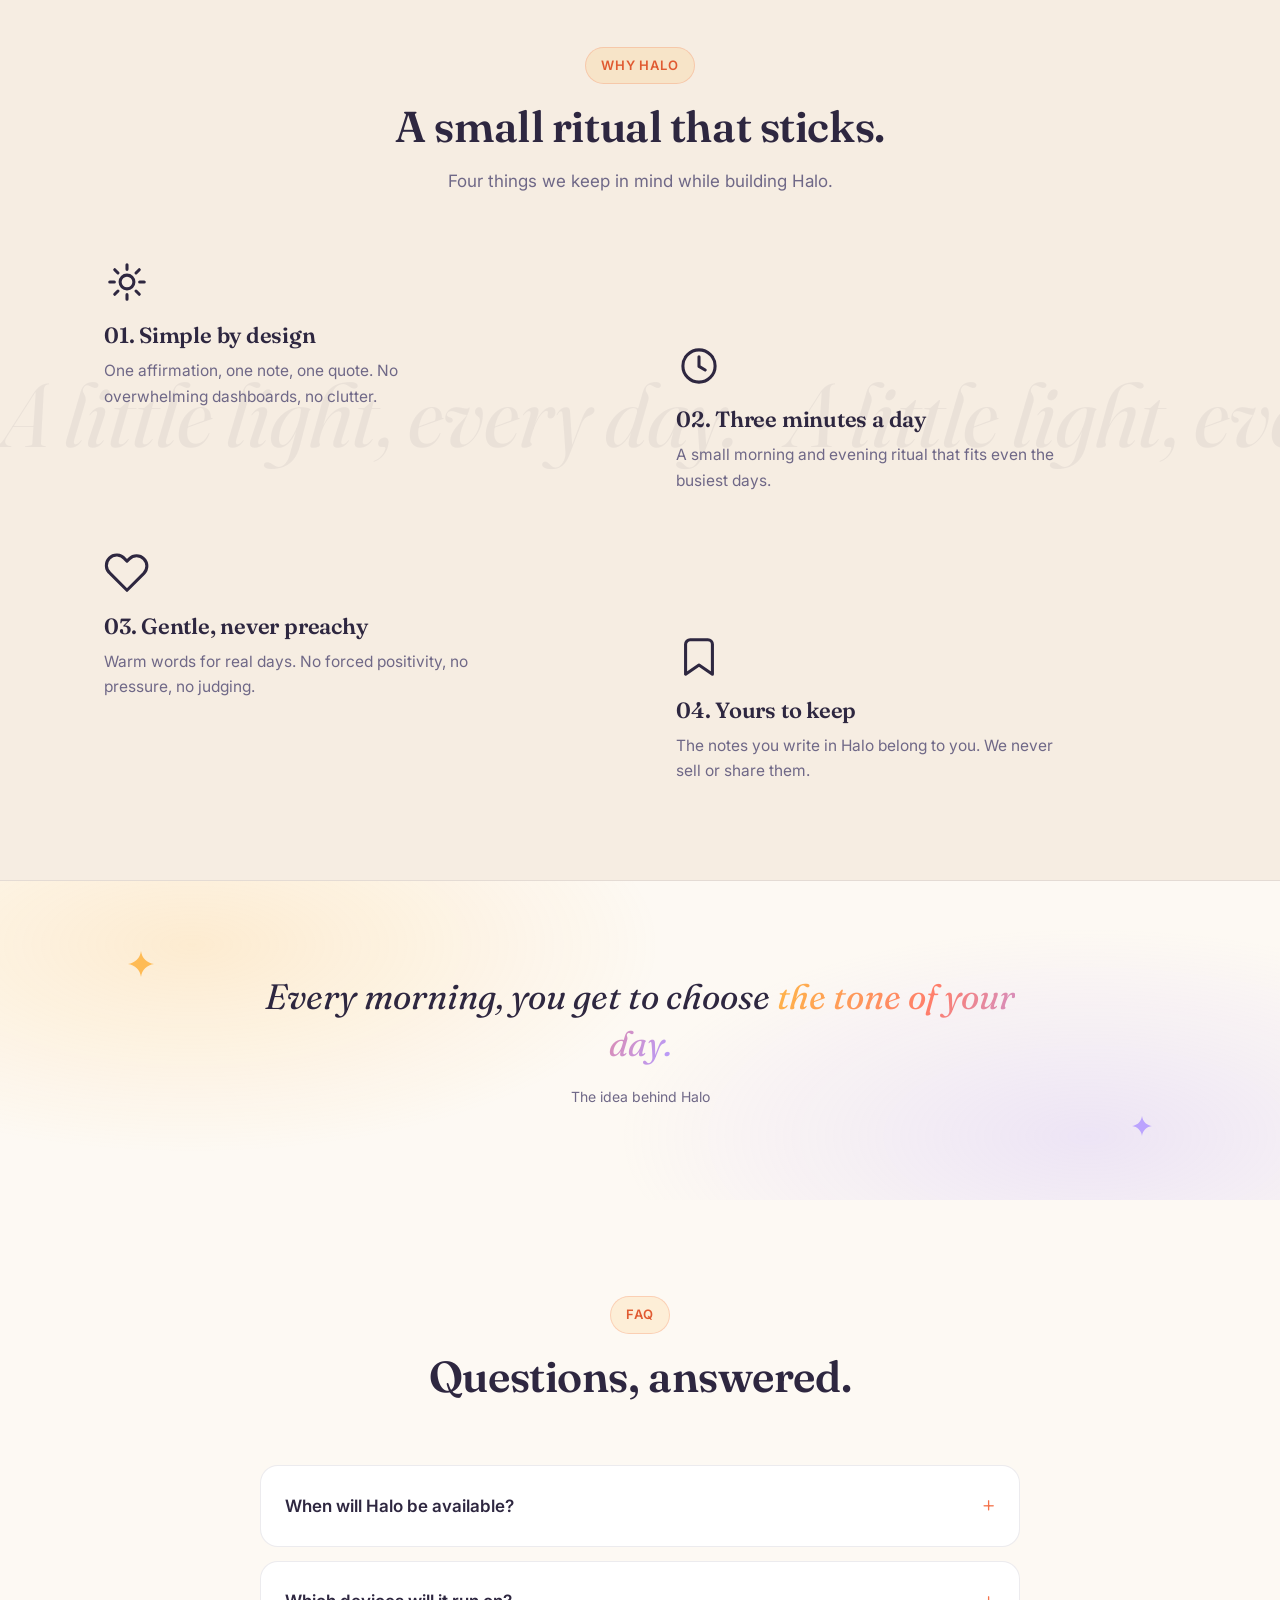
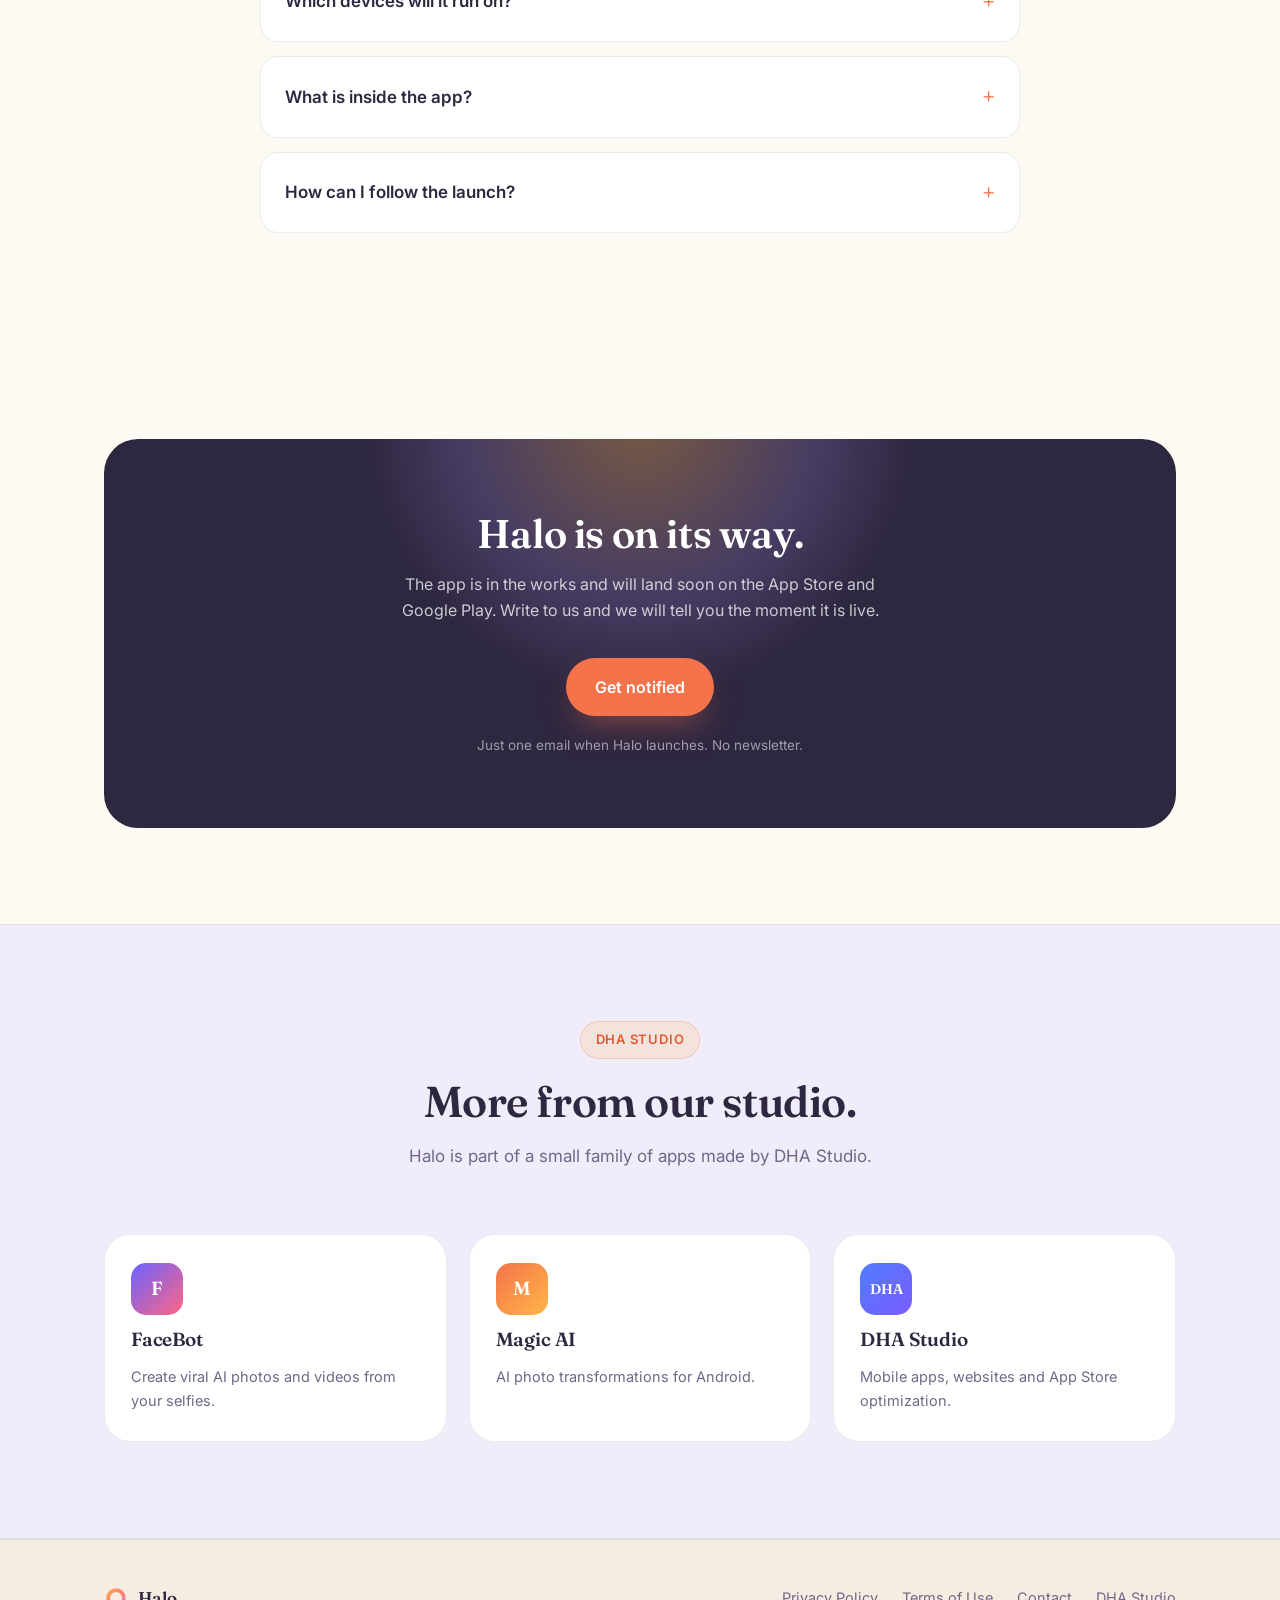
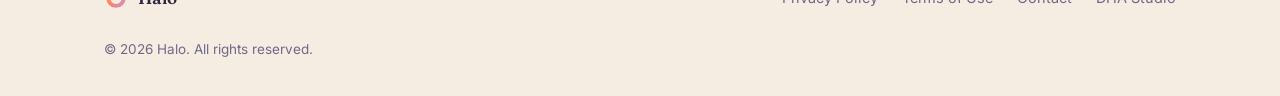
==== commit 214c18fd: "Halo landing site: homepage, legal pages, SEO files, app icon" ====
--- a/index.html
+++ b/index.html
@@ -7,7 +7,7 @@
   <meta name="description" content="Halo helps you build a positive mindset with daily affirmations, a gratitude journal and a feed of inspiring quotes. Coming soon on iOS and Android." />
   <link rel="canonical" href="https://halo.dhastudio.xyz/" />
   <meta name="robots" content="index, follow" />
-  <meta name="theme-color" content="#FFF8F0" />
+  <meta name="theme-color" content="#FDF9F3" />
   <meta property="og:type" content="website" />
   <meta property="og:site_name" content="Halo" />
   <meta property="og:title" content="Halo: Daily Affirmations &amp; Gratitude Journal" />
@@ -43,12 +43,12 @@
   <header class="site-header">
     <div class="container nav">
       <a href="#" class="brand" aria-label="Halo home">
-        <svg class="brand__mark" viewBox="0 0 32 32" aria-hidden="true"><defs><linearGradient id="navG" x1="0" y1="0" x2="32" y2="32" gradientUnits="userSpaceOnUse"><stop offset="0" stop-color="#FFB648"/><stop offset="0.52" stop-color="#FF7E6B"/><stop offset="1" stop-color="#C08BFF"/></linearGradient></defs><circle cx="16" cy="16" r="10.5" fill="none" stroke="url(#navG)" stroke-width="5"/></svg>
+        <svg class="brand__mark" viewBox="0 0 32 32" aria-hidden="true"><defs><linearGradient id="navG" x1="0" y1="0" x2="32" y2="32" gradientUnits="userSpaceOnUse"><stop offset="0" stop-color="#FFB648"/><stop offset="0.52" stop-color="#FF7E6B"/><stop offset="1" stop-color="#B69CFF"/></linearGradient></defs><circle cx="16" cy="16" r="10.5" fill="none" stroke="url(#navG)" stroke-width="5"/></svg>
         Halo
       </a>
       <nav class="nav__links" aria-label="Main">
-        <a href="#features">Features</a>
         <a href="#how">How it works</a>
+        <a href="#why">Why Halo</a>
         <a href="#faq">FAQ</a>
         <a href="#download" class="nav__cta">Get notified</a>
       </nav>
@@ -59,25 +59,27 @@
 
     <!-- HERO -->
     <section class="hero">
-      <div class="container hero__grid">
-        <div class="hero__text">
-          <span class="eyebrow fade-up">Coming soon to iOS and Android</span>
-          <h1 class="fade-up fade-up--1">Train your mind to<br /><span class="grad">see the bright side.</span></h1>
-          <p class="fade-up fade-up--2">Halo turns positive thinking into a small daily ritual: a morning affirmation, a gratitude note at night, and quotes for whenever you need them.</p>
-          <div class="hero__actions fade-up fade-up--3">
-            <a href="#download" class="btn btn-primary">Get notified</a>
-            <a href="#how" class="btn btn-ghost">See how it works</a>
-          </div>
-          <p class="hero__note fade-up fade-up--3">Halo will launch soon on the App Store and Google Play.</p>
-        </div>
-        <div class="hero__visual" aria-hidden="true">
+      <div class="container hero__inner">
+        <span class="eyebrow fade-up">Coming soon to iOS and Android</span>
+        <h1 class="fade-up fade-up--1">Train your mind to<br /><span class="grad">see the bright side.</span></h1>
+        <p class="hero__sub fade-up fade-up--2">Halo turns positive thinking into a small daily ritual: a morning affirmation, a gratitude note at night, and quotes for whenever you need them.</p>
+        <div class="hero__actions fade-up fade-up--3">
+          <a href="#download" class="btn btn-primary">Get notified</a>
+          <a href="#how" class="btn btn-ghost">See how it works</a>
+        </div>
+        <p class="hero__note fade-up fade-up--3">Halo will launch soon on the App Store and Google Play.</p>
+        <div class="hero__visual fade-up fade-up--3" aria-hidden="true">
           <div class="hero__glow"></div>
           <div class="halo-ring"></div>
+          <svg class="spark spark--1" viewBox="0 0 24 24" fill="currentColor" aria-hidden="true"><path d="M12 0c.8 6.5 5.5 11.2 12 12-6.5.8-11.2 5.5-12 12-.8-6.5-5.5-11.2-12-12C6.5 11.2 11.2 6.5 12 0Z"/></svg>
+          <svg class="spark spark--2" viewBox="0 0 24 24" fill="currentColor" aria-hidden="true"><path d="M12 0c.8 6.5 5.5 11.2 12 12-6.5.8-11.2 5.5-12 12-.8-6.5-5.5-11.2-12-12C6.5 11.2 11.2 6.5 12 0Z"/></svg>
+          <svg class="spark spark--3" viewBox="0 0 24 24" fill="currentColor" aria-hidden="true"><path d="M12 0c.8 6.5 5.5 11.2 12 12-6.5.8-11.2 5.5-12 12-.8-6.5-5.5-11.2-12-12C6.5 11.2 11.2 6.5 12 0Z"/></svg>
+          <svg class="doodle-arrow" viewBox="0 0 120 72" fill="none" stroke="currentColor" stroke-width="2.6" stroke-linecap="round" aria-hidden="true"><path d="M8 6C30 4 58 14 76 30 86 39 93 50 98 64"/><path d="M98 64l-14-4"/><path d="M98 64l-4-13"/></svg>
           <div class="phone">
             <div class="phone__screen">
               <div class="phone__top">
                 <span class="phone__brand">
-                  <svg class="phone__mark" viewBox="0 0 32 32" aria-hidden="true"><defs><linearGradient id="phG" x1="0" y1="0" x2="32" y2="32" gradientUnits="userSpaceOnUse"><stop offset="0" stop-color="#FFB648"/><stop offset="0.52" stop-color="#FF7E6B"/><stop offset="1" stop-color="#C08BFF"/></linearGradient></defs><circle cx="16" cy="16" r="10.5" fill="none" stroke="url(#phG)" stroke-width="5"/></svg>
+                  <svg class="phone__mark" viewBox="0 0 32 32" aria-hidden="true"><defs><linearGradient id="phG" x1="0" y1="0" x2="32" y2="32" gradientUnits="userSpaceOnUse"><stop offset="0" stop-color="#FFB648"/><stop offset="0.52" stop-color="#FF7E6B"/><stop offset="1" stop-color="#B69CFF"/></linearGradient></defs><circle cx="16" cy="16" r="10.5" fill="none" stroke="url(#phG)" stroke-width="5"/></svg>
                   Halo
                 </span>
                 <span class="chip">Day 43</span>
@@ -101,63 +103,136 @@
       </div>
     </section>
 
-    <!-- FEATURES -->
-    <section class="section" id="features">
+    <!-- WALKTHROUGH -->
+    <section class="section" id="how">
+      <div class="container">
+        <div class="section__head">
+          <span class="eyebrow">How it works</span>
+          <h2>Small habits, brighter days.</h2>
+          <p>Halo keeps positive thinking simple: read, write, and repeat.</p>
+        </div>
+
+        <div class="walk">
+          <article class="walk__row">
+            <div class="walk__visual walk__visual--dark" aria-hidden="true">
+              <svg class="spark spark--in" viewBox="0 0 24 24" fill="currentColor"><path d="M12 0c.8 6.5 5.5 11.2 12 12-6.5.8-11.2 5.5-12 12-.8-6.5-5.5-11.2-12-12C6.5 11.2 11.2 6.5 12 0Z"/></svg>
+              <div class="phone phone--mini">
+                <div class="phone__screen">
+                  <div class="phone__top">
+                    <span class="phone__brand">
+                      <svg class="phone__mark" viewBox="0 0 32 32" aria-hidden="true"><defs><linearGradient id="wmG" x1="0" y1="0" x2="32" y2="32" gradientUnits="userSpaceOnUse"><stop offset="0" stop-color="#FFB648"/><stop offset="0.52" stop-color="#FF7E6B"/><stop offset="1" stop-color="#B69CFF"/></linearGradient></defs><circle cx="16" cy="16" r="10.5" fill="none" stroke="url(#wmG)" stroke-width="5"/></svg>
+                      Halo
+                    </span>
+                    <span class="chip">Morning</span>
+                  </div>
+                  <div class="phone__card phone__card--affirm">
+                    <p class="phone__label">Today's affirmation</p>
+                    <p>I am allowed to grow <span class="grad">at my own pace.</span></p>
+                  </div>
+                  <div class="phone__card">
+                    <p class="phone__label">Gratitude</p>
+                    <div class="phone__lines">
+                      <span class="phone__line"><span class="phone__dot phone__dot--done"></span>Coffee on the balcony</span>
+                      <span class="phone__line"><span class="phone__dot"></span>Write one more...</span>
+                    </div>
+                  </div>
+                  <div class="phone__bar"><span></span><span></span><span></span></div>
+                </div>
+              </div>
+            </div>
+            <div class="walk__text">
+              <span class="walk__eyebrow"><b>01</b> Affirmations</span>
+              <h3>Start the day with kinder words.</h3>
+              <p>One short affirmation every morning. Real words for real days, not forced positivity.</p>
+            </div>
+          </article>
+
+          <article class="walk__row">
+            <div class="walk__visual walk__visual--nude" aria-hidden="true">
+              <svg class="spark spark--in" viewBox="0 0 24 24" fill="currentColor"><path d="M12 0c.8 6.5 5.5 11.2 12 12-6.5.8-11.2 5.5-12 12-.8-6.5-5.5-11.2-12-12C6.5 11.2 11.2 6.5 12 0Z"/></svg>
+              <svg class="spark spark--in2" viewBox="0 0 24 24" fill="currentColor"><path d="M12 0c.8 6.5 5.5 11.2 12 12-6.5.8-11.2 5.5-12 12-.8-6.5-5.5-11.2-12-12C6.5 11.2 11.2 6.5 12 0Z"/></svg>
+              <div class="chips-row">
+                <span class="mini-chip">Morning</span>
+                <span class="mini-chip">People</span>
+                <span class="mini-chip">Small things</span>
+              </div>
+              <div class="jcard">
+                <p class="phone__label">Gratitude</p>
+                <div class="phone__lines">
+                  <span class="phone__line"><span class="phone__dot phone__dot--done"></span>Coffee on the balcony</span>
+                  <span class="phone__line"><span class="phone__dot phone__dot--done"></span>Call with mom</span>
+                  <span class="phone__line"><span class="phone__dot"></span>Write one more...</span>
+                </div>
+              </div>
+            </div>
+            <div class="walk__text">
+              <span class="walk__eyebrow"><b>02</b> Gratitude journal</span>
+              <h3>Put the good things on paper.</h3>
+              <p>Write one good thing from your day. A few lines is enough; the habit does the rest.</p>
+            </div>
+          </article>
+
+          <article class="walk__row">
+            <div class="walk__visual walk__visual--lav" aria-hidden="true">
+              <svg class="spark spark--in" viewBox="0 0 24 24" fill="currentColor"><path d="M12 0c.8 6.5 5.5 11.2 12 12-6.5.8-11.2 5.5-12 12-.8-6.5-5.5-11.2-12-12C6.5 11.2 11.2 6.5 12 0Z"/></svg>
+              <svg class="spark spark--in2" viewBox="0 0 24 24" fill="currentColor"><path d="M12 0c.8 6.5 5.5 11.2 12 12-6.5.8-11.2 5.5-12 12-.8-6.5-5.5-11.2-12-12C6.5 11.2 11.2 6.5 12 0Z"/></svg>
+              <div class="qstack">
+                <div class="qcard qcard--a"><p>You do not have to be perfect to be proud of yourself.</p></div>
+                <div class="qcard qcard--b"><p>Small steps are still steps.</p></div>
+              </div>
+            </div>
+            <div class="walk__text">
+              <span class="walk__eyebrow"><b>03</b> Inspiring quotes</span>
+              <h3>A lift, whenever you need one.</h3>
+              <p>Browse a feed of quotes for the days when motivation runs low.</p>
+            </div>
+          </article>
+        </div>
+      </div>
+    </section>
+
+    <!-- BENEFITS -->
+    <section class="section section--nude" id="why">
+      <div class="marquee" aria-hidden="true">
+        <div class="marquee__track">
+          <span>A little light, every day. · A little light, every day. · A little light, every day. · </span>
+          <span>A little light, every day. · A little light, every day. · A little light, every day. · </span>
+        </div>
+      </div>
       <div class="container">
         <div class="section__head">
           <span class="eyebrow">Why Halo</span>
-          <h2>Small habits, brighter days.</h2>
-          <p>Halo keeps positive thinking simple: read, write, and repeat.</p>
-        </div>
-        <div class="grid-3">
-          <div class="card">
-            <div class="card__icon card__icon--gold">
-              <svg viewBox="0 0 24 24" fill="none" stroke="currentColor" stroke-width="2" stroke-linecap="round" aria-hidden="true"><circle cx="12" cy="12" r="4"/><path d="M12 2v3M12 19v3M2 12h3M19 12h3M4.9 4.9l2.1 2.1M17 17l2.1 2.1M19.1 4.9L17 7M7 17l-2.1 2.1"/></svg>
-            </div>
-            <h3>Daily affirmations</h3>
-            <p>Read one short affirmation every morning. Real words for real days, not forced positivity.</p>
-          </div>
-          <div class="card">
-            <div class="card__icon card__icon--coral">
-              <svg viewBox="0 0 24 24" fill="none" stroke="currentColor" stroke-width="2" stroke-linecap="round" stroke-linejoin="round" aria-hidden="true"><path d="M12 20h9"/><path d="M16.5 3.5a2.12 2.12 0 0 1 3 3L7 19l-4 1 1-4Z"/></svg>
-            </div>
-            <h3>Gratitude journal</h3>
-            <p>Write one good thing from your day. A few lines is enough; the habit does the rest.</p>
-          </div>
-          <div class="card">
-            <div class="card__icon card__icon--violet">
-              <svg viewBox="0 0 24 24" fill="none" stroke="currentColor" stroke-width="2" stroke-linecap="round" stroke-linejoin="round" aria-hidden="true"><path d="M10 11H6a2 2 0 0 1-2-2V7a2 2 0 0 1 2-2h2a2 2 0 0 1 2 2v6c0 3-1.5 4-4 4"/><path d="M20 11h-4a2 2 0 0 1-2-2V7a2 2 0 0 1 2-2h2a2 2 0 0 1 2 2v6c0 3-1.5 4-4 4"/></svg>
-            </div>
-            <h3>Inspiring quotes</h3>
-            <p>Browse a feed of quotes for the days when motivation runs low.</p>
-          </div>
-        </div>
-      </div>
-    </section>
-
-    <!-- HOW IT WORKS -->
-    <section class="section section--soft" id="how">
-      <div class="container">
-        <div class="section__head">
-          <span class="eyebrow">How it works</span>
-          <h2>Three minutes a day is enough.</h2>
-          <p>No complicated setup. Just a small routine that fits into any morning or evening.</p>
-        </div>
-        <div class="steps">
-          <div class="step">
-            <span class="step__num">01</span>
-            <h3>Read</h3>
-            <p>Your daily affirmation is waiting in the app when you wake up.</p>
-          </div>
-          <div class="step">
-            <span class="step__num">02</span>
-            <h3>Write</h3>
-            <p>Jot down one good thing from your day, even something small.</p>
-          </div>
-          <div class="step">
-            <span class="step__num">03</span>
-            <h3>Repeat</h3>
-            <p>Come back tomorrow. Small steps, taken daily, add up.</p>
+          <h2>A small ritual that sticks.</h2>
+          <p>Four things we keep in mind while building Halo.</p>
+        </div>
+        <div class="benefits">
+          <div class="benefit">
+            <div class="benefit__icon">
+              <svg viewBox="0 0 24 24" fill="none" stroke="currentColor" stroke-width="1.6" stroke-linecap="round" aria-hidden="true"><circle cx="12" cy="12" r="3.6"/><path d="M12 3v2.4M12 18.6V21M3 12h2.4M18.6 12H21M5.6 5.6l1.7 1.7M16.7 16.7l1.7 1.7M18.4 5.6l-1.7 1.7M7.3 16.7l-1.7 1.7"/></svg>
+            </div>
+            <h3>01. Simple by design</h3>
+            <p>One affirmation, one note, one quote. No overwhelming dashboards, no clutter.</p>
+          </div>
+          <div class="benefit">
+            <div class="benefit__icon">
+              <svg viewBox="0 0 24 24" fill="none" stroke="currentColor" stroke-width="1.6" stroke-linecap="round" stroke-linejoin="round" aria-hidden="true"><circle cx="12" cy="12" r="8.4"/><path d="M12 7.2v5l3.2 1.9"/></svg>
+            </div>
+            <h3>02. Three minutes a day</h3>
+            <p>A small morning and evening ritual that fits even the busiest days.</p>
+          </div>
+          <div class="benefit">
+            <div class="benefit__icon">
+              <svg viewBox="0 0 24 24" fill="none" stroke="currentColor" stroke-width="1.6" stroke-linecap="round" stroke-linejoin="round" aria-hidden="true"><path d="M20.8 4.6a5.4 5.4 0 0 0-7.6 0L12 5.8l-1.2-1.2a5.4 5.4 0 1 0-7.6 7.6l8.8 8.8 8.8-8.8a5.4 5.4 0 0 0 0-7.6z"/></svg>
+            </div>
+            <h3>03. Gentle, never preachy</h3>
+            <p>Warm words for real days. No forced positivity, no pressure, no judging.</p>
+          </div>
+          <div class="benefit">
+            <div class="benefit__icon">
+              <svg viewBox="0 0 24 24" fill="none" stroke="currentColor" stroke-width="1.6" stroke-linecap="round" stroke-linejoin="round" aria-hidden="true"><path d="M19 21l-7-4.8L5 21V5.4A2.4 2.4 0 0 1 7.4 3h9.2A2.4 2.4 0 0 1 19 5.4z"/></svg>
+            </div>
+            <h3>04. Yours to keep</h3>
+            <p>The notes you write in Halo belong to you. We never sell or share them.</p>
           </div>
         </div>
       </div>
@@ -165,6 +240,8 @@
 
     <!-- QUOTE -->
     <section class="quote-band">
+      <svg class="spark spark--q1" viewBox="0 0 24 24" fill="currentColor" aria-hidden="true"><path d="M12 0c.8 6.5 5.5 11.2 12 12-6.5.8-11.2 5.5-12 12-.8-6.5-5.5-11.2-12-12C6.5 11.2 11.2 6.5 12 0Z"/></svg>
+      <svg class="spark spark--q2" viewBox="0 0 24 24" fill="currentColor" aria-hidden="true"><path d="M12 0c.8 6.5 5.5 11.2 12 12-6.5.8-11.2 5.5-12 12-.8-6.5-5.5-11.2-12-12C6.5 11.2 11.2 6.5 12 0Z"/></svg>
       <div class="container">
         <blockquote>
           Every morning, you get to choose <span class="grad">the tone of your day.</span>
@@ -213,12 +290,40 @@
       </div>
     </section>
 
+    <!-- MORE APPS -->
+    <section class="section section--lav" id="more">
+      <div class="container">
+        <div class="section__head">
+          <span class="eyebrow">DHA Studio</span>
+          <h2>More from our studio.</h2>
+          <p>Halo is part of a small family of apps made by DHA Studio.</p>
+        </div>
+        <div class="apps">
+          <a class="app-card" href="https://facebot.dhastudio.xyz" rel="noopener">
+            <span class="app-card__tile app-card__tile--fb">F</span>
+            <h3>FaceBot</h3>
+            <p>Create viral AI photos and videos from your selfies.</p>
+          </a>
+          <a class="app-card" href="https://magicai.dhastudio.xyz" rel="noopener">
+            <span class="app-card__tile app-card__tile--ma">M</span>
+            <h3>Magic AI</h3>
+            <p>AI photo transformations for Android.</p>
+          </a>
+          <a class="app-card" href="https://dhastudio.xyz" rel="noopener">
+            <span class="app-card__tile app-card__tile--dha">DHA</span>
+            <h3>DHA Studio</h3>
+            <p>Mobile apps, websites and App Store optimization.</p>
+          </a>
+        </div>
+      </div>
+    </section>
+
   </main>
 
   <footer class="site-footer">
     <div class="container footer-grid">
       <span class="footer-brand">
-        <svg class="brand__mark" viewBox="0 0 32 32" aria-hidden="true"><defs><linearGradient id="ftG" x1="0" y1="0" x2="32" y2="32" gradientUnits="userSpaceOnUse"><stop offset="0" stop-color="#FFB648"/><stop offset="0.52" stop-color="#FF7E6B"/><stop offset="1" stop-color="#C08BFF"/></linearGradient></defs><circle cx="16" cy="16" r="10.5" fill="none" stroke="url(#ftG)" stroke-width="5"/></svg>
+        <svg class="brand__mark" viewBox="0 0 32 32" aria-hidden="true"><defs><linearGradient id="ftG" x1="0" y1="0" x2="32" y2="32" gradientUnits="userSpaceOnUse"><stop offset="0" stop-color="#FFB648"/><stop offset="0.52" stop-color="#FF7E6B"/><stop offset="1" stop-color="#B69CFF"/></linearGradient></defs><circle cx="16" cy="16" r="10.5" fill="none" stroke="url(#ftG)" stroke-width="5"/></svg>
         Halo
       </span>
       <nav class="footer-links" aria-label="Footer">
--- a/style.css
+++ b/style.css
@@ -1,24 +1,26 @@
 /* ============================================================
    Halo — landing site
-   Warm, light theme. No build step. Static pages.
+   Warm editorial theme (cream / nude / lavender).
+   Zero JS, no build step.
    ============================================================ */
 
 :root {
-  --bg:          #FFF8F0;
-  --bg-soft:     #FFF1E3;
+  --bg:          #FDF9F3;
+  --bg-nude:     #F6EDE2;
+  --bg-lav:      #F1ECFA;
   --surface:     #FFFFFF;
-  --ink:         #2A2342;
+  --ink:         #2E2740;
   --muted:       #6F6887;
   --accent:      #F4734B;
   --accent-dark: #E05A31;
-  --violet:      #C08BFF;
+  --violet:      #B69CFF;
   --gold:        #FFB648;
-  --grad:        linear-gradient(115deg, #FFB648 0%, #FF7E6B 52%, #C08BFF 100%);
-  --border:      rgba(42, 35, 66, 0.09);
-  --radius:      24px;
-  --radius-lg:   32px;
-  --shadow-sm:   0 6px 24px -10px rgba(42, 35, 66, 0.14);
-  --shadow:      0 24px 70px -24px rgba(42, 35, 66, 0.22);
+  --grad:        linear-gradient(115deg, #FFB648 0%, #FF7E6B 52%, #B69CFF 100%);
+  --border:      rgba(46, 39, 64, 0.09);
+  --radius:      26px;
+  --radius-lg:   34px;
+  --shadow-sm:   0 6px 24px -10px rgba(46, 39, 64, 0.14);
+  --shadow:      0 24px 70px -24px rgba(46, 39, 64, 0.22);
   --maxw:        1120px;
 }
 
@@ -43,7 +45,7 @@
   font-family: 'Fraunces', Georgia, serif;
   font-weight: 600;
   letter-spacing: -0.01em;
-  line-height: 1.12;
+  line-height: 1.14;
 }
 
 a:focus-visible, button:focus-visible, summary:focus-visible {
@@ -64,7 +66,7 @@
   position: sticky;
   top: 0;
   z-index: 50;
-  background: rgba(255, 248, 240, 0.82);
+  background: rgba(253, 249, 243, 0.85);
   backdrop-filter: blur(14px);
   -webkit-backdrop-filter: blur(14px);
   border-bottom: 1px solid var(--border);
@@ -103,19 +105,19 @@
 }
 .nav__cta:hover { background: var(--accent); transform: translateY(-1px); }
 
-/* ---------- Hero ---------- */
+/* ---------- Hero (centered) ---------- */
 .hero {
   position: relative;
-  padding: 96px 0 88px;
+  padding: 84px 0 40px;
   overflow: hidden;
 }
-.hero__grid {
-  display: grid;
-  grid-template-columns: 1.05fr 0.95fr;
-  align-items: center;
-  gap: 48px;
+.hero__inner {
   position: relative;
   z-index: 1;
+  display: flex;
+  flex-direction: column;
+  align-items: center;
+  text-align: center;
 }
 .eyebrow {
   display: inline-flex;
@@ -133,7 +135,7 @@
   margin-bottom: 26px;
 }
 .hero h1 {
-  font-size: clamp(2.5rem, 5.4vw, 4.2rem);
+  font-size: clamp(2.6rem, 6vw, 4.6rem);
   margin-bottom: 22px;
 }
 .hero h1 .grad {
@@ -143,94 +145,90 @@
   -webkit-text-fill-color: transparent;
   color: transparent;
 }
-.hero__text p {
+.hero__sub {
   font-size: clamp(16px, 2vw, 19px);
   color: var(--muted);
-  max-width: 540px;
+  max-width: 600px;
   margin-bottom: 34px;
 }
 .hero__actions {
   display: flex;
   gap: 14px;
   flex-wrap: wrap;
-  align-items: center;
-}
-.btn {
-  display: inline-flex;
-  align-items: center;
   justify-content: center;
-  gap: 9px;
-  padding: 15px 28px;
-  border-radius: 999px;
-  font-family: inherit;
-  font-weight: 600;
-  font-size: 16px;
-  cursor: pointer;
-  border: 1px solid transparent;
-  transition: transform 0.15s ease, background 0.15s ease, border-color 0.15s ease, box-shadow 0.15s ease;
-}
-.btn-primary {
-  background: var(--accent);
-  color: #fff;
-  box-shadow: 0 14px 34px -12px rgba(244, 115, 75, 0.55);
-}
-.btn-primary:hover { background: var(--accent-dark); transform: translateY(-2px); }
-.btn-ghost {
-  background: transparent;
-  border-color: rgba(42, 35, 66, 0.16);
-  color: var(--ink);
-}
-.btn-ghost:hover { border-color: var(--ink); transform: translateY(-2px); }
+}
 .hero__note {
   margin-top: 18px;
   font-size: 13.5px;
   color: var(--muted);
 }
-
-/* Halo ring + phone */
 .hero__visual {
   position: relative;
   display: flex;
   justify-content: center;
-  padding: 30px 0;
+  margin-top: 64px;
+  padding: 24px 0 8px;
+  width: 100%;
+  max-width: 760px;
+}
+.hero__glow {
+  position: absolute;
+  width: 620px;
+  height: 620px;
+  top: 50%;
+  left: 50%;
+  transform: translate(-50%, -50%);
+  background: radial-gradient(circle, rgba(255, 182, 72, 0.30) 0%, rgba(182, 156, 255, 0.14) 45%, transparent 70%);
+  pointer-events: none;
 }
 .halo-ring {
   position: absolute;
   top: 50%;
   left: 50%;
-  width: min(430px, 92%);
+  width: min(520px, 92%);
   aspect-ratio: 1;
   transform: translate(-50%, -50%);
   border-radius: 50%;
-  background: conic-gradient(from 0deg, #FFB648, #FF7E6B, #C08BFF, #FFB648);
+  background: conic-gradient(from 0deg, #FFB648, #FF7E6B, #B69CFF, #FFB648);
   -webkit-mask: radial-gradient(farthest-side, transparent calc(100% - 34px), #000 calc(100% - 33px));
   mask: radial-gradient(farthest-side, transparent calc(100% - 34px), #000 calc(100% - 33px));
   filter: blur(16px);
-  opacity: 0.5;
+  opacity: 0.55;
   animation: spin 30s linear infinite;
   pointer-events: none;
 }
-.hero__glow {
+.spark {
   position: absolute;
-  width: 520px;
-  height: 520px;
-  top: 50%;
-  left: 50%;
-  transform: translate(-50%, -50%);
-  background: radial-gradient(circle, rgba(255, 182, 72, 0.28) 0%, rgba(192, 139, 255, 0.12) 45%, transparent 70%);
-  pointer-events: none;
-}
+  width: 26px;
+  height: 26px;
+  color: var(--gold);
+  opacity: 0.9;
+}
+.spark--1 { top: 6%; left: 10%; }
+.spark--2 { top: 27%; right: 8%; color: var(--violet); width: 20px; height: 20px; }
+.spark--3 { bottom: 15%; right: 19%; width: 16px; height: 16px; }
+.doodle-arrow {
+  position: absolute;
+  left: 4%;
+  bottom: 25%;
+  width: 104px;
+  color: var(--ink);
+  opacity: 0.45;
+  transform: rotate(2deg);
+}
+
+/* ---------- Phone mockup ---------- */
 .phone {
   position: relative;
   width: 292px;
-  background: #2A2342;
+  background: #2E2740;
   border-radius: 46px;
   padding: 10px;
   box-shadow: var(--shadow), inset 0 1px 0 rgba(255, 255, 255, 0.18);
   animation: float 7s ease-in-out infinite;
 }
 .phone__screen {
-  background: linear-gradient(180deg, #FFF8F0 0%, #FFF3E6 100%);
+  background: linear-gradient(180deg, #FDF9F3 0%, #FBF2E7 100%);
   border-radius: 37px;
   padding: 22px 18px 16px;
   min-height: 540px;
@@ -277,12 +275,14 @@
   text-transform: uppercase;
   color: var(--muted);
   margin-bottom: 10px;
-}
-.phone__card--affirm p {
+  text-align: left;
+}
+.phone__card--affirm p:not(.phone__label) {
   font-family: 'Fraunces', Georgia, serif;
   font-size: 20px;
   line-height: 1.3;
   color: var(--ink);
+  text-align: left;
 }
 .phone__card--affirm .grad {
   background: var(--grad);
@@ -298,6 +298,7 @@
   gap: 9px;
   font-size: 12.5px;
   color: var(--ink);
+  text-align: left;
 }
 .phone__dot {
   width: 15px;
@@ -326,105 +327,199 @@
   width: 26px;
   height: 4px;
   border-radius: 999px;
-  background: rgba(42, 35, 66, 0.12);
+  background: rgba(46, 39, 64, 0.12);
 }
 .phone__bar span:first-child { background: var(--accent); }
 
 /* ---------- Sections ---------- */
 section { position: relative; }
 .section { padding: 96px 0; }
-.section--soft {
-  background: var(--bg-soft);
+.section--nude {
+  background: var(--bg-nude);
   border-top: 1px solid var(--border);
   border-bottom: 1px solid var(--border);
-}
+  overflow: hidden;
+}
+.section--lav {
+  background: var(--bg-lav);
+  border-top: 1px solid var(--border);
+  border-bottom: 1px solid var(--border);
+}
+.section--nude .container, .section--lav .container { position: relative; z-index: 1; }
 .section__head {
-  max-width: 620px;
-  margin: 0 auto 56px;
+  max-width: 640px;
+  margin: 0 auto 64px;
   text-align: center;
 }
 .section__head .eyebrow { margin-bottom: 18px; }
 .section__head h2 {
-  font-size: clamp(1.9rem, 3.6vw, 2.6rem);
+  font-size: clamp(1.9rem, 3.6vw, 2.7rem);
   margin-bottom: 16px;
 }
 .section__head p { color: var(--muted); font-size: 17px; }
 
-/* ---------- Features ---------- */
-.grid-3 {
+/* ---------- Walkthrough (01 / 02 / 03) ---------- */
+.walk { display: flex; flex-direction: column; gap: 72px; }
+.walk__row {
   display: grid;
-  grid-template-columns: repeat(3, 1fr);
-  gap: 22px;
-}
-.card {
-  background: var(--surface);
+  grid-template-columns: 1.05fr 1fr;
+  gap: 56px;
+  align-items: center;
+}
+.walk__visual {
+  position: relative;
+  border-radius: var(--radius-lg);
+  padding: 44px 32px;
+  min-height: 384px;
+  display: flex;
+  flex-direction: column;
+  align-items: center;
+  justify-content: center;
+  gap: 14px;
+  overflow: hidden;
+}
+.walk__visual--dark { background: #2E2740; }
+.walk__visual--nude { background: #F1E5D6; }
+.walk__visual--lav  { background: #EBE4FA; }
+.walk__visual .spark--in { top: 10%; right: 12%; color: var(--gold); opacity: 0.75; }
+.walk__visual .spark--in2 { bottom: 12%; left: 10%; color: var(--violet); width: 18px; height: 18px; opacity: 0.8; }
+.walk__text { max-width: 440px; }
+.walk__eyebrow {
+  display: block;
+  font-size: 13px;
+  font-weight: 700;
+  letter-spacing: 0.08em;
+  text-transform: uppercase;
+  color: var(--muted);
+  margin-bottom: 14px;
+}
+.walk__eyebrow b {
+  color: var(--accent);
+  font-weight: 700;
+  margin-right: 8px;
+  font-family: 'Fraunces', Georgia, serif;
+  letter-spacing: 0;
+}
+.walk__text h3 {
+  font-size: clamp(1.5rem, 2.6vw, 1.95rem);
+  margin-bottom: 12px;
+}
+.walk__text p { color: var(--muted); font-size: 16px; }
+
+/* Mini phone (walkthrough 01) */
+.walk__visual--dark .phone--mini { background: #3A3152; box-shadow: 0 24px 60px -18px rgba(0, 0, 0, 0.5); }
+.phone--mini { width: 236px; border-radius: 38px; padding: 8px; animation: none; }
+.phone--mini .phone__screen {
+  border-radius: 30px;
+  padding: 16px 14px 12px;
+  min-height: 400px;
+  gap: 10px;
+}
+.phone--mini .phone__card { padding: 16px 14px; border-radius: 16px; }
+.phone--mini .phone__card--affirm p:not(.phone__label) { font-size: 17px; }
+.phone--mini .phone__line { font-size: 11.5px; }
+
+/* Journal card (walkthrough 02) */
+.chips-row { display: flex; gap: 8px; flex-wrap: wrap; justify-content: center; }
+.mini-chip {
+  background: #fff;
   border: 1px solid var(--border);
-  border-radius: var(--radius);
-  padding: 34px 28px;
-  transition: transform 0.18s ease, box-shadow 0.18s ease;
-}
-.card:hover { transform: translateY(-4px); box-shadow: var(--shadow-sm); }
-.card__icon {
-  width: 54px;
-  height: 54px;
-  border-radius: 16px;
+  border-radius: 999px;
+  padding: 7px 15px;
+  font-size: 12.5px;
+  font-weight: 500;
+  color: var(--muted);
+}
+.jcard {
+  background: #fff;
+  border-radius: 22px;
+  padding: 26px 24px;
+  box-shadow: var(--shadow-sm);
+  width: min(340px, 100%);
+}
+.jcard .phone__line { font-size: 14px; }
+
+/* Quote cards (walkthrough 03) */
+.qstack { display: flex; align-items: center; justify-content: center; }
+.qcard {
+  background: #fff;
+  border-radius: 20px;
+  padding: 22px 22px;
+  box-shadow: var(--shadow-sm);
+  max-width: 300px;
+}
+.qcard p {
+  font-family: 'Fraunces', Georgia, serif;
+  font-size: 17px;
+  line-height: 1.38;
+  color: var(--ink);
+}
+.qcard--a { transform: rotate(-3deg); margin-right: -26px; }
+.qcard--b { transform: rotate(2deg) translateY(28px); margin-left: -26px; }
+
+/* ---------- Benefits ---------- */
+.marquee {
+  position: absolute;
+  top: 50%;
+  left: 0;
+  right: 0;
+  transform: translateY(-50%);
+  overflow: hidden;
+  opacity: 0.055;
+  pointer-events: none;
+  user-select: none;
+}
+.marquee__track {
+  display: flex;
+  width: max-content;
+  white-space: nowrap;
+  animation: marquee 46s linear infinite;
+}
+.marquee__track span {
+  font-family: 'Fraunces', Georgia, serif;
+  font-style: italic;
+  font-size: clamp(44px, 7vw, 92px);
+  color: var(--ink);
+  padding-right: 48px;
+}
+.benefits {
   display: grid;
-  place-items: center;
-  margin-bottom: 20px;
-}
-.card__icon svg { width: 26px; height: 26px; }
-.card__icon--gold   { background: rgba(255, 182, 72, 0.18);  color: #B87818; }
-.card__icon--coral  { background: rgba(244, 115, 75, 0.15);  color: var(--accent-dark); }
-.card__icon--violet { background: rgba(192, 139, 255, 0.18); color: #8A5CD6; }
-.card h3 { font-size: 21px; margin-bottom: 10px; }
-.card p { color: var(--muted); font-size: 15.5px; }
-
-/* ---------- Steps ---------- */
-.steps {
-  display: grid;
-  grid-template-columns: repeat(3, 1fr);
-  gap: 22px;
-  counter-reset: step;
-}
-.step {
-  background: var(--surface);
-  border: 1px solid var(--border);
-  border-radius: var(--radius);
-  padding: 32px 28px;
-  position: relative;
-}
-.step__num {
-  font-family: 'Fraunces', Georgia, serif;
-  font-size: 40px;
-  font-weight: 600;
-  background: var(--grad);
-  -webkit-background-clip: text;
-  background-clip: text;
-  -webkit-text-fill-color: transparent;
-  color: transparent;
-  display: block;
-  margin-bottom: 14px;
-}
-.step h3 { font-size: 20px; margin-bottom: 8px; }
-.step p { color: var(--muted); font-size: 15px; }
+  grid-template-columns: repeat(2, 1fr);
+  gap: 56px 72px;
+}
+.benefit { max-width: 400px; }
+.benefit:nth-child(even) { margin-top: 84px; }
+.benefit__icon {
+  width: 46px;
+  height: 46px;
+  color: var(--ink);
+  margin-bottom: 18px;
+}
+.benefit__icon svg { width: 100%; height: 100%; }
+.benefit h3 { font-size: 22px; margin-bottom: 10px; }
+.benefit p { color: var(--muted); font-size: 15.5px; }
 
 /* ---------- Quote band ---------- */
 .quote-band {
-  padding: 84px 0;
+  padding: 92px 0;
   background:
-    radial-gradient(700px 320px at 15% 20%, rgba(255, 182, 72, 0.20), transparent 65%),
-    radial-gradient(700px 320px at 85% 80%, rgba(192, 139, 255, 0.20), transparent 65%),
+    radial-gradient(720px 320px at 15% 20%, rgba(255, 182, 72, 0.20), transparent 65%),
+    radial-gradient(720px 320px at 85% 80%, rgba(182, 156, 255, 0.22), transparent 65%),
     var(--bg);
   text-align: center;
+  position: relative;
+  overflow: hidden;
 }
 .quote-band blockquote {
-  max-width: 760px;
+  max-width: 780px;
   margin: 0 auto;
   font-family: 'Fraunces', Georgia, serif;
   font-size: clamp(1.5rem, 3.2vw, 2.2rem);
-  line-height: 1.3;
+  line-height: 1.34;
   color: var(--ink);
   font-style: italic;
+  position: relative;
+  z-index: 1;
 }
 .quote-band .grad {
   background: var(--grad);
@@ -442,7 +537,11 @@
   border: none;
   padding: 0;
   display: block;
-}
+  position: relative;
+  z-index: 1;
+}
+.quote-band .spark--q1 { top: 22%; left: 10%; }
+.quote-band .spark--q2 { bottom: 20%; right: 10%; color: var(--violet); width: 20px; height: 20px; }
 
 /* ---------- FAQ ---------- */
 .faq { max-width: 760px; margin: 0 auto; }
@@ -501,7 +600,7 @@
   top: -300px;
   left: 50%;
   transform: translateX(-50%);
-  background: radial-gradient(circle, rgba(255, 182, 72, 0.35) 0%, rgba(192, 139, 255, 0.18) 45%, transparent 70%);
+  background: radial-gradient(circle, rgba(255, 182, 72, 0.35) 0%, rgba(182, 156, 255, 0.18) 45%, transparent 70%);
   pointer-events: none;
 }
 .download-card h2 {
@@ -521,13 +620,48 @@
   margin-top: 18px;
   font-size: 13.5px;
   color: rgba(255, 255, 255, 0.55);
-}
+  margin-bottom: 0;
+}
+
+/* ---------- Apps (More from DHA Studio) ---------- */
+.apps {
+  display: grid;
+  grid-template-columns: repeat(3, 1fr);
+  gap: 22px;
+}
+.app-card {
+  background: #fff;
+  border: 1px solid var(--border);
+  border-radius: var(--radius);
+  padding: 28px 26px;
+  display: flex;
+  flex-direction: column;
+  gap: 14px;
+  transition: transform 0.18s ease, box-shadow 0.18s ease;
+}
+.app-card:hover { transform: translateY(-4px); box-shadow: var(--shadow-sm); }
+.app-card__tile {
+  width: 52px;
+  height: 52px;
+  border-radius: 15px;
+  display: grid;
+  place-items: center;
+  font-family: 'Fraunces', Georgia, serif;
+  font-weight: 600;
+  font-size: 19px;
+  color: #fff;
+}
+.app-card__tile--fb  { background: linear-gradient(135deg, #6C63FF, #FF6584); }
+.app-card__tile--ma  { background: linear-gradient(135deg, #F4734B, #FFB648); }
+.app-card__tile--dha { background: linear-gradient(135deg, #4F7CFF, #7C5CFF); font-size: 14px; }
+.app-card h3 { font-size: 19px; }
+.app-card p { color: var(--muted); font-size: 14.5px; }
 
 /* ---------- Footer ---------- */
 .site-footer {
   border-top: 1px solid var(--border);
   padding: 44px 0 36px;
-  background: var(--bg-soft);
+  background: var(--bg-nude);
 }
 .footer-grid {
   display: flex;
@@ -584,10 +718,7 @@
   font-size: 14px;
   margin-bottom: 40px;
 }
-.legal h2 {
-  font-size: 20px;
-  margin: 34px 0 10px;
-}
+.legal h2 { font-size: 20px; margin: 34px 0 10px; }
 .legal p, .legal li {
   color: var(--muted);
   font-size: 15.5px;
@@ -599,6 +730,34 @@
 .legal a { color: var(--accent-dark); }
 .legal a:hover { text-decoration: underline; }
 
+/* ---------- Buttons ---------- */
+.btn {
+  display: inline-flex;
+  align-items: center;
+  justify-content: center;
+  gap: 9px;
+  padding: 15px 28px;
+  border-radius: 999px;
+  font-family: inherit;
+  font-weight: 600;
+  font-size: 16px;
+  cursor: pointer;
+  border: 1px solid transparent;
+  transition: transform 0.15s ease, background 0.15s ease, border-color 0.15s ease, box-shadow 0.15s ease;
+}
+.btn-primary {
+  background: var(--accent);
+  color: #fff;
+  box-shadow: 0 14px 34px -12px rgba(244, 115, 75, 0.55);
+}
+.btn-primary:hover { background: var(--accent-dark); transform: translateY(-2px); }
+.btn-ghost {
+  background: transparent;
+  border-color: rgba(46, 39, 64, 0.16);
+  color: var(--ink);
+}
+.btn-ghost:hover { border-color: var(--ink); transform: translateY(-2px); }
+
 /* ---------- Motion ---------- */
 @keyframes float {
   0%, 100% { transform: translateY(0); }
@@ -607,6 +766,9 @@
 @keyframes spin {
   to { transform: translate(-50%, -50%) rotate(360deg); }
 }
+@keyframes marquee {
+  to { transform: translateX(-50%); }
+}
 @keyframes fadeUp {
   from { opacity: 0; transform: translateY(22px); }
   to   { opacity: 1; transform: translateY(0); }
@@ -619,22 +781,30 @@
 @media (prefers-reduced-motion: reduce) {
   *, *::before, *::after { animation: none !important; transition: none !important; }
   html { scroll-behavior: auto; }
+  .marquee__track { transform: none !important; }
 }
 
 /* ---------- Responsive ---------- */
 @media (max-width: 940px) {
-  .hero { padding: 72px 0 64px; }
-  .hero__grid { grid-template-columns: 1fr; gap: 40px; }
-  .hero__text { text-align: center; }
-  .hero__text p { margin-left: auto; margin-right: auto; }
-  .hero__actions { justify-content: center; }
-  .grid-3, .steps { grid-template-columns: 1fr; }
+  .hero { padding: 64px 0 24px; }
+  .hero__visual { margin-top: 48px; }
   .section { padding: 72px 0; }
+  .walk__row { grid-template-columns: 1fr; gap: 32px; }
+  .walk { gap: 56px; }
+  .benefits { grid-template-columns: 1fr; gap: 44px; }
+  .benefit:nth-child(even) { margin-top: 0; }
+  .apps { grid-template-columns: 1fr; }
 }
 @media (max-width: 680px) {
   .nav__links a:not(.nav__cta) { display: none; }
   .phone { width: 262px; }
   .phone__screen { min-height: 480px; }
+  .phone--mini { width: 218px; }
+  .phone--mini .phone__screen { min-height: 366px; }
+  .walk__visual { padding: 34px 20px; min-height: 320px; }
+  .qcard--a, .qcard--b { transform: none; margin: 0; }
+  .qstack { flex-direction: column; gap: 12px; }
   .download-card { padding: 56px 22px; }
   .footer-grid { flex-direction: column; align-items: flex-start; }
-}
+  .doodle-arrow { display: none; }
+}
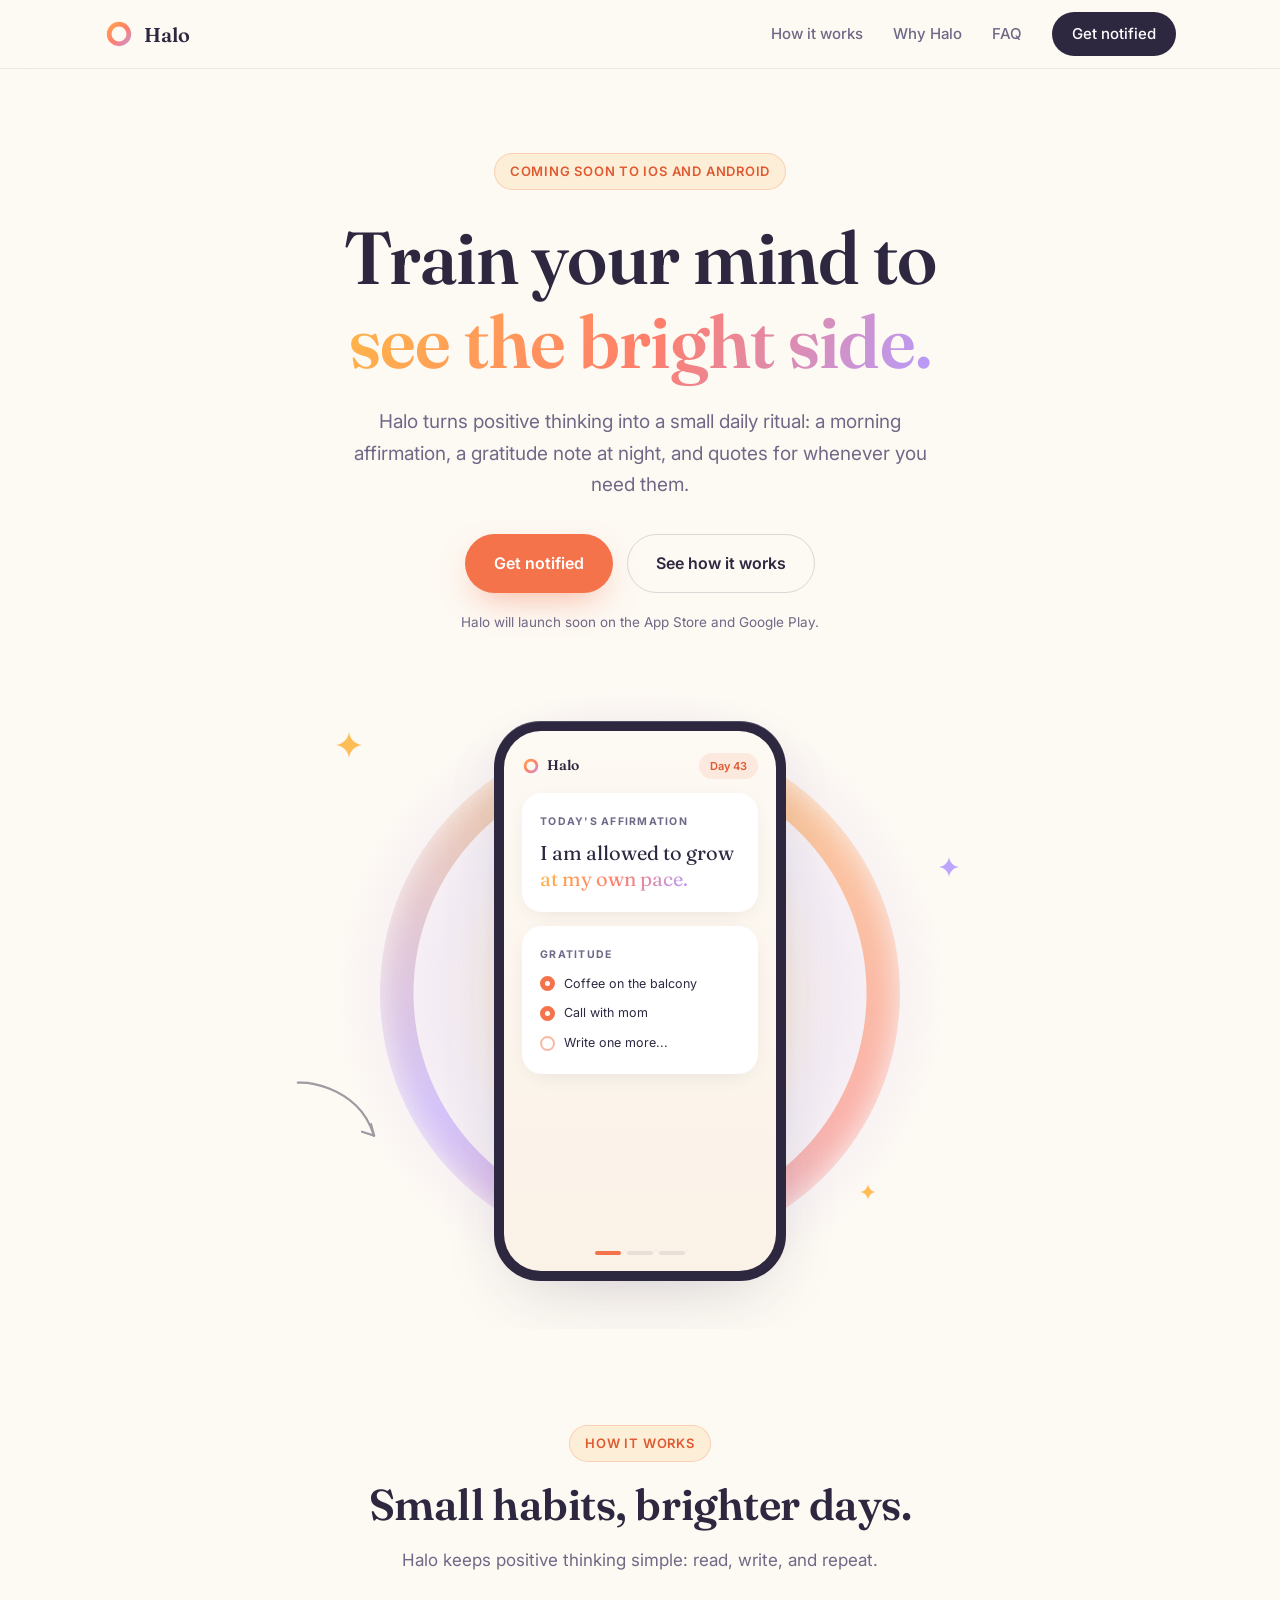
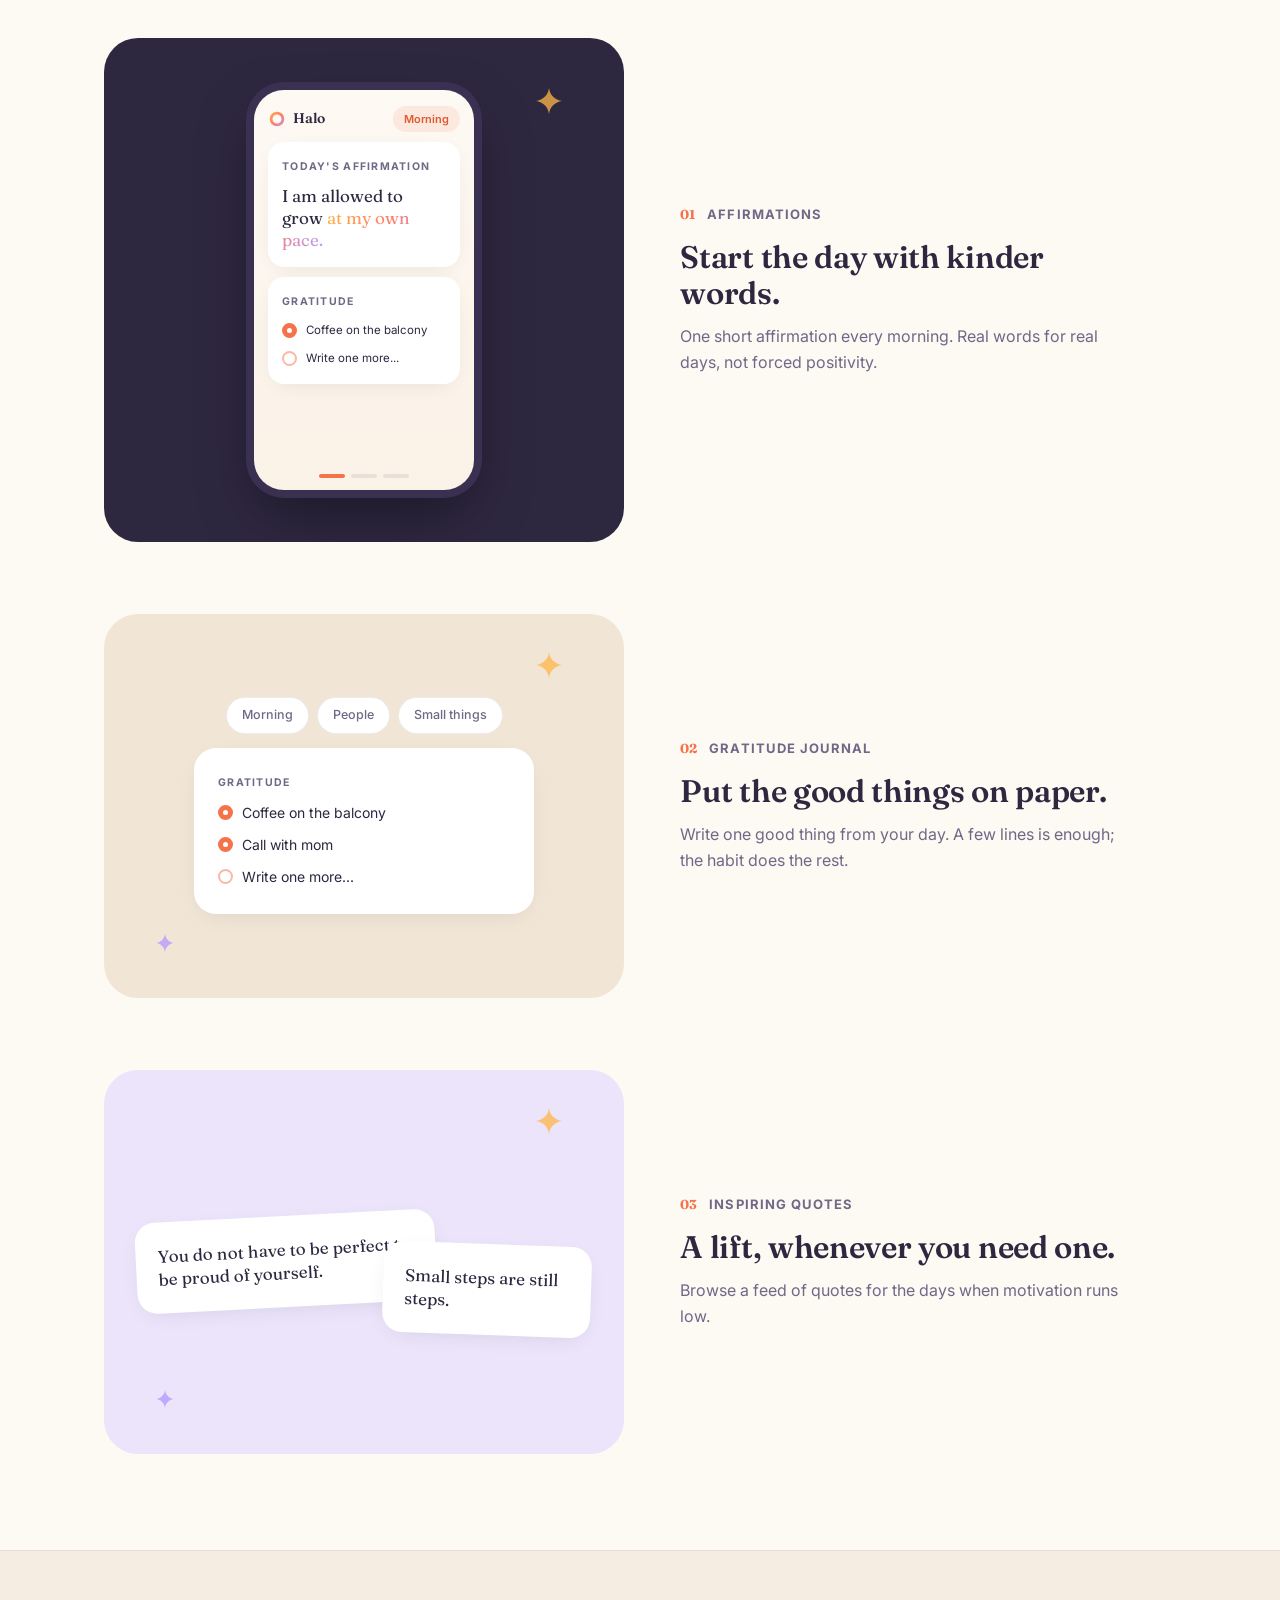
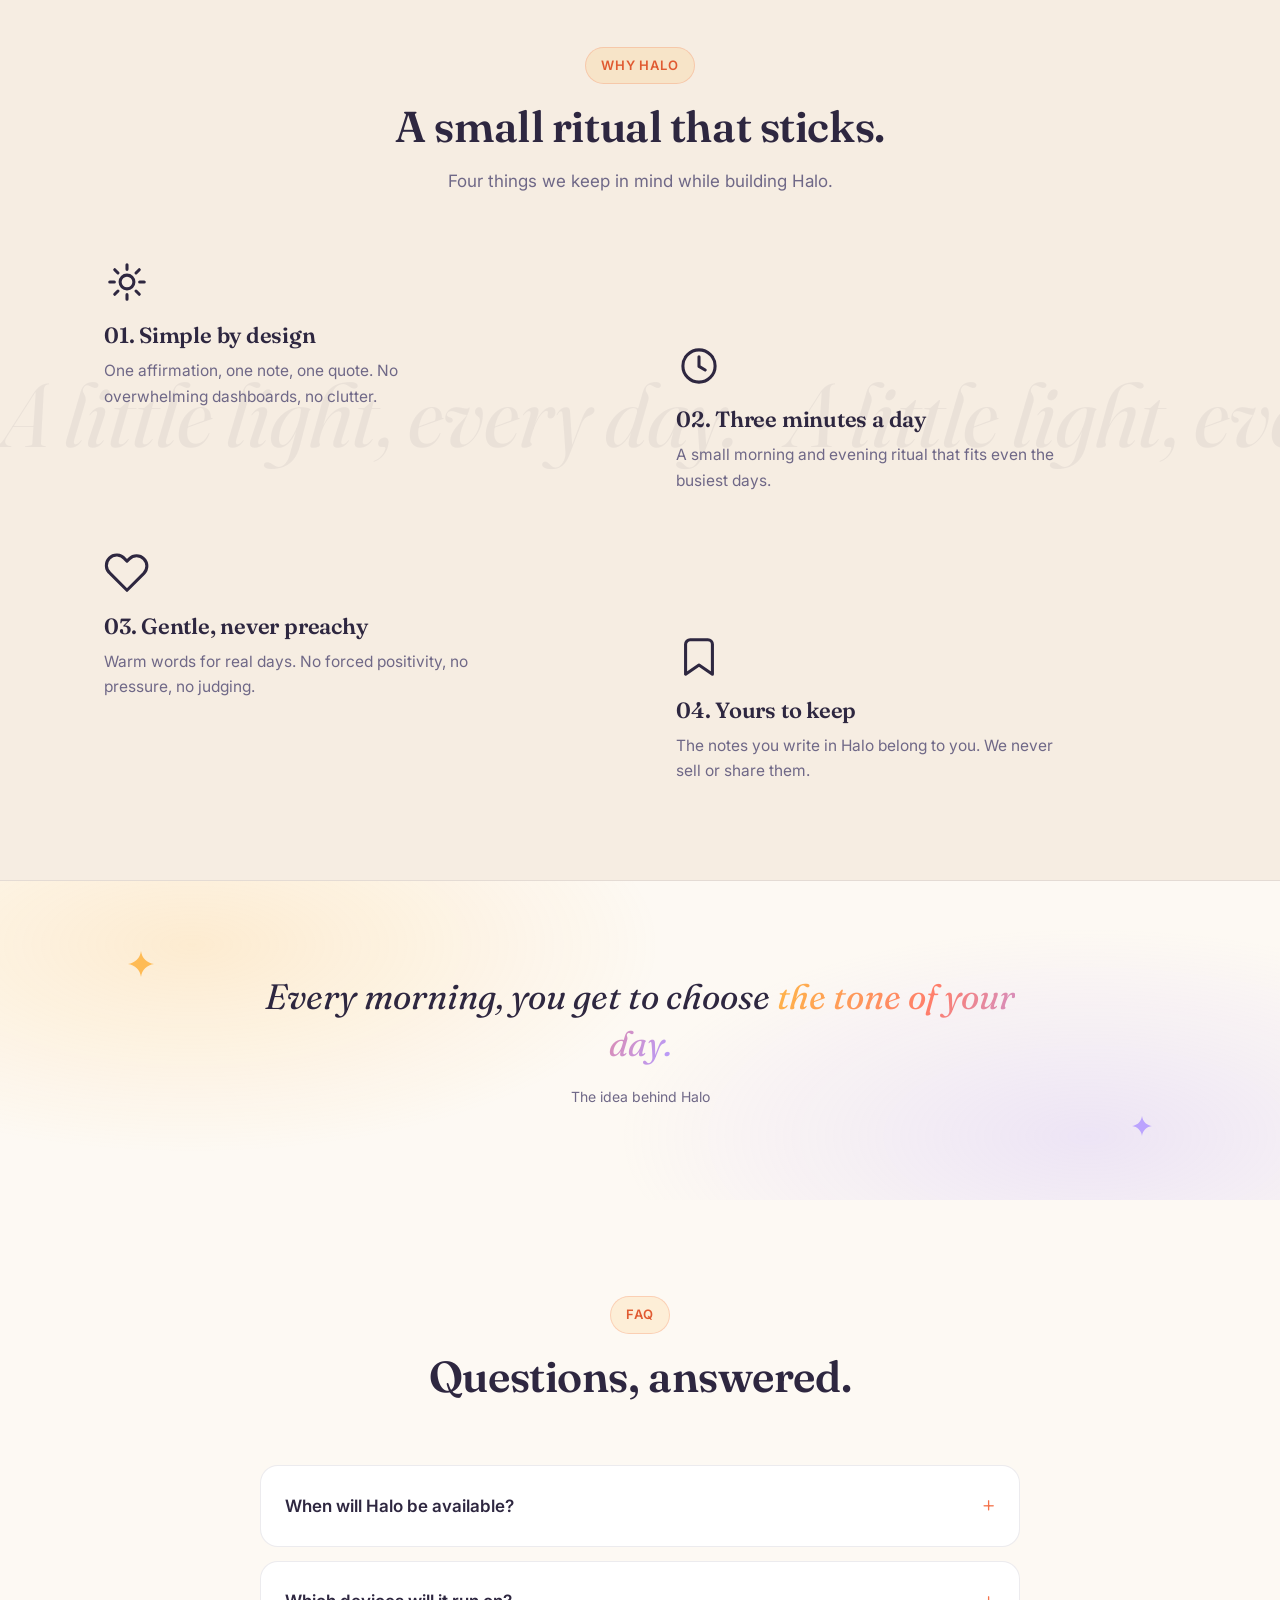
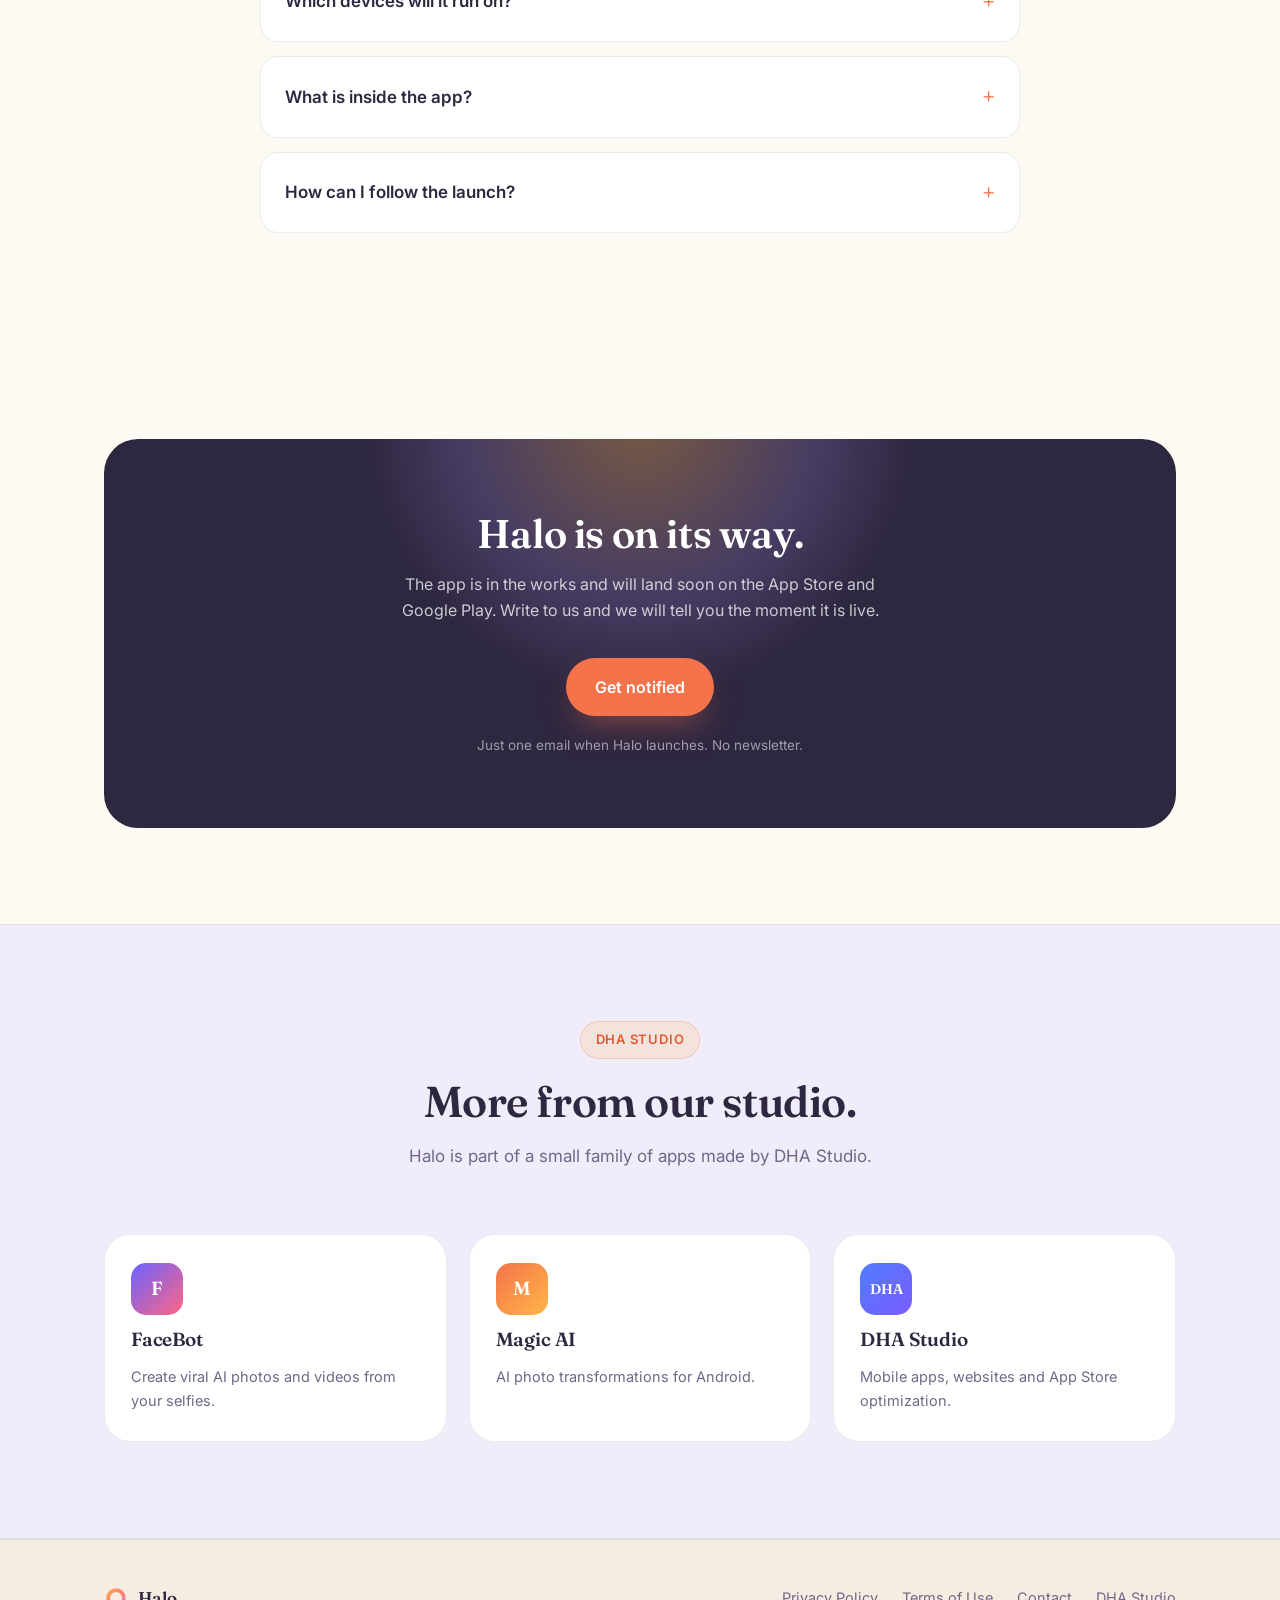
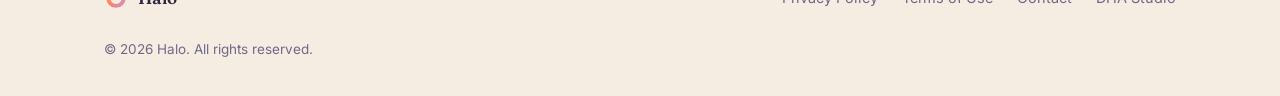
==== commit 8d7b8eed: "Halo landing site: homepage, legal pages, SEO files, app icon" ====
--- a/index.html
+++ b/index.html
@@ -7,7 +7,8 @@
   <meta name="description" content="Halo helps you build a positive mindset with daily affirmations, a gratitude journal and a feed of inspiring quotes. Coming soon on iOS and Android." />
   <link rel="canonical" href="https://halo.dhastudio.xyz/" />
   <meta name="robots" content="index, follow" />
-  <meta name="theme-color" content="#FDF9F3" />
+  <meta name="theme-color" media="(prefers-color-scheme: light)" content="#FDF9F3" />
+  <meta name="theme-color" media="(prefers-color-scheme: dark)" content="#171420" />
   <meta property="og:type" content="website" />
   <meta property="og:site_name" content="Halo" />
   <meta property="og:title" content="Halo: Daily Affirmations &amp; Gratitude Journal" />
--- a/style.css
+++ b/style.css
@@ -1,10 +1,11 @@
 /* ============================================================
    Halo — landing site
    Warm editorial theme (cream / nude / lavender).
-   Zero JS, no build step.
+   Auto light/dark following the device theme. Zero JS, no build step.
    ============================================================ */
 
 :root {
+  color-scheme: light dark;
   --bg:          #FDF9F3;
   --bg-nude:     #F6EDE2;
   --bg-lav:      #F1ECFA;
@@ -17,11 +18,53 @@
   --gold:        #FFB648;
   --grad:        linear-gradient(115deg, #FFB648 0%, #FF7E6B 52%, #B69CFF 100%);
   --border:      rgba(46, 39, 64, 0.09);
+  --border-strong: rgba(46, 39, 64, 0.16);
   --radius:      26px;
   --radius-lg:   34px;
   --shadow-sm:   0 6px 24px -10px rgba(46, 39, 64, 0.14);
   --shadow:      0 24px 70px -24px rgba(46, 39, 64, 0.22);
   --maxw:        1120px;
+  --header-bg:   rgba(253, 249, 243, 0.85);
+  --navcta-bg:   #2E2740;
+  --navcta-text: #FFFFFF;
+  --cta-bg:      #2E2740;
+  --cta-text:    #FFFFFF;
+  --mockup-frame: #2E2740;
+  --screen-bg:   linear-gradient(180deg, #FDF9F3 0%, #FBF2E7 100%);
+  --screen-card: #FFFFFF;
+  --visual-nude: #F1E5D6;
+  --visual-lav:  #EBE4FA;
+}
+
+/* Dark theme: follows the device appearance automatically. */
+@media (prefers-color-scheme: dark) {
+  :root {
+    --bg:          #171420;
+    --bg-nude:     #1D1928;
+    --bg-lav:      #211B2F;
+    --surface:     #2A2440;
+    --ink:         #F2EDE6;
+    --muted:       #A79FBD;
+    --accent-dark: #FF9C7A;
+    --border:      rgba(255, 255, 255, 0.10);
+    --border-strong: rgba(255, 255, 255, 0.24);
+    --shadow-sm:   0 6px 24px -10px rgba(0, 0, 0, 0.55);
+    --shadow:      0 24px 70px -24px rgba(0, 0, 0, 0.65);
+    --header-bg:   rgba(23, 20, 32, 0.85);
+    --navcta-bg:   #F2EDE6;
+    --navcta-text: #1A1626;
+    --cta-bg:      #262038;
+    --cta-text:    #F4EFE8;
+    --mockup-frame: #4A4165;
+    --screen-bg:   linear-gradient(180deg, #221D31 0%, #1D1828 100%);
+    --screen-card: #2C2640;
+    --visual-nude: #221C2D;
+    --visual-lav:  #241E31;
+  }
+  .hero__glow {
+    background: radial-gradient(circle, rgba(255, 182, 72, 0.22) 0%, rgba(182, 156, 255, 0.18) 45%, transparent 70%);
+  }
+  .marquee { opacity: 0.08; }
 }
 
 *, *::before, *::after { box-sizing: border-box; margin: 0; padding: 0; }
@@ -66,7 +109,7 @@
   position: sticky;
   top: 0;
   z-index: 50;
-  background: rgba(253, 249, 243, 0.85);
+  background: var(--header-bg);
   backdrop-filter: blur(14px);
   -webkit-backdrop-filter: blur(14px);
   border-bottom: 1px solid var(--border);
@@ -98,8 +141,8 @@
 .nav__cta {
   padding: 10px 20px;
   border-radius: 999px;
-  background: var(--ink);
-  color: #fff !important;
+  background: var(--navcta-bg);
+  color: var(--navcta-text) !important;
   font-weight: 600;
   transition: background 0.15s ease, transform 0.15s ease;
 }
@@ -221,14 +264,14 @@
 .phone {
   position: relative;
   width: 292px;
-  background: #2E2740;
+  background: var(--mockup-frame);
   border-radius: 46px;
   padding: 10px;
   box-shadow: var(--shadow), inset 0 1px 0 rgba(255, 255, 255, 0.18);
   animation: float 7s ease-in-out infinite;
 }
 .phone__screen {
-  background: linear-gradient(180deg, #FDF9F3 0%, #FBF2E7 100%);
+  background: var(--screen-bg);
   border-radius: 37px;
   padding: 22px 18px 16px;
   min-height: 540px;
@@ -263,7 +306,7 @@
   font-size: 11px;
 }
 .phone__card {
-  background: #fff;
+  background: var(--screen-card);
   border-radius: 20px;
   padding: 20px 18px;
   box-shadow: var(--shadow-sm);
@@ -313,7 +356,7 @@
   content: '';
   position: absolute;
   inset: 3px;
-  background: #fff;
+  background: var(--screen-card);
   border-radius: 50%;
 }
 .phone__bar {
@@ -327,7 +370,7 @@
   width: 26px;
   height: 4px;
   border-radius: 999px;
-  background: rgba(46, 39, 64, 0.12);
+  background: var(--border);
 }
 .phone__bar span:first-child { background: var(--accent); }
 
@@ -379,8 +422,8 @@
   overflow: hidden;
 }
 .walk__visual--dark { background: #2E2740; }
-.walk__visual--nude { background: #F1E5D6; }
-.walk__visual--lav  { background: #EBE4FA; }
+.walk__visual--nude { background: var(--visual-nude); }
+.walk__visual--lav  { background: var(--visual-lav); }
 .walk__visual .spark--in { top: 10%; right: 12%; color: var(--gold); opacity: 0.75; }
 .walk__visual .spark--in2 { bottom: 12%; left: 10%; color: var(--violet); width: 18px; height: 18px; opacity: 0.8; }
 .walk__text { max-width: 440px; }
@@ -422,7 +465,7 @@
 /* Journal card (walkthrough 02) */
 .chips-row { display: flex; gap: 8px; flex-wrap: wrap; justify-content: center; }
 .mini-chip {
-  background: #fff;
+  background: var(--surface);
   border: 1px solid var(--border);
   border-radius: 999px;
   padding: 7px 15px;
@@ -431,7 +474,7 @@
   color: var(--muted);
 }
 .jcard {
-  background: #fff;
+  background: var(--surface);
   border-radius: 22px;
   padding: 26px 24px;
   box-shadow: var(--shadow-sm);
@@ -442,7 +485,7 @@
 /* Quote cards (walkthrough 03) */
 .qstack { display: flex; align-items: center; justify-content: center; }
 .qcard {
-  background: #fff;
+  background: var(--surface);
   border-radius: 20px;
   padding: 22px 22px;
   box-shadow: var(--shadow-sm);
@@ -586,8 +629,8 @@
 .download-card {
   position: relative;
   overflow: hidden;
-  background: var(--ink);
-  color: #fff;
+  background: var(--cta-bg);
+  color: var(--cta-text);
   border-radius: var(--radius-lg);
   padding: 72px 40px;
   text-align: center;
@@ -630,7 +673,7 @@
   gap: 22px;
 }
 .app-card {
-  background: #fff;
+  background: var(--surface);
   border: 1px solid var(--border);
   border-radius: var(--radius);
   padding: 28px 26px;
@@ -753,7 +796,7 @@
 .btn-primary:hover { background: var(--accent-dark); transform: translateY(-2px); }
 .btn-ghost {
   background: transparent;
-  border-color: rgba(46, 39, 64, 0.16);
+  border-color: var(--border-strong);
   color: var(--ink);
 }
 .btn-ghost:hover { border-color: var(--ink); transform: translateY(-2px); }
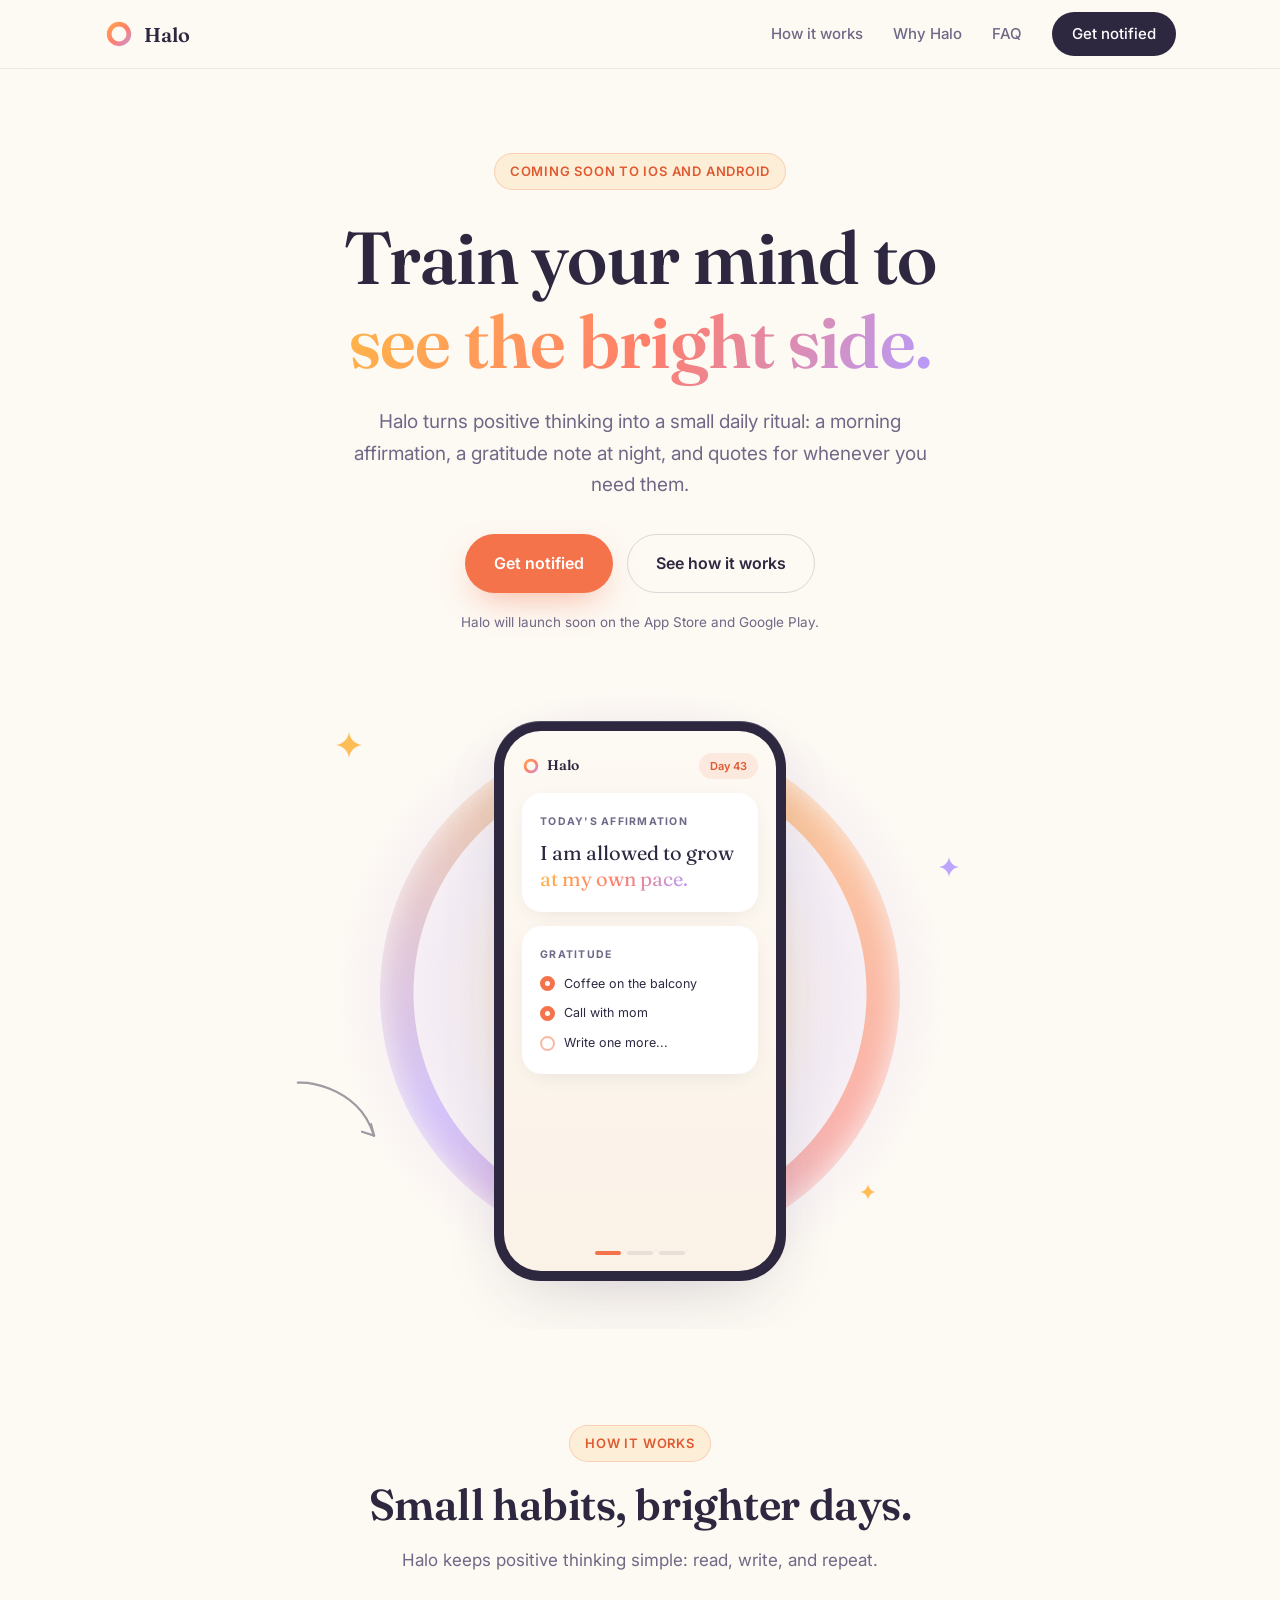
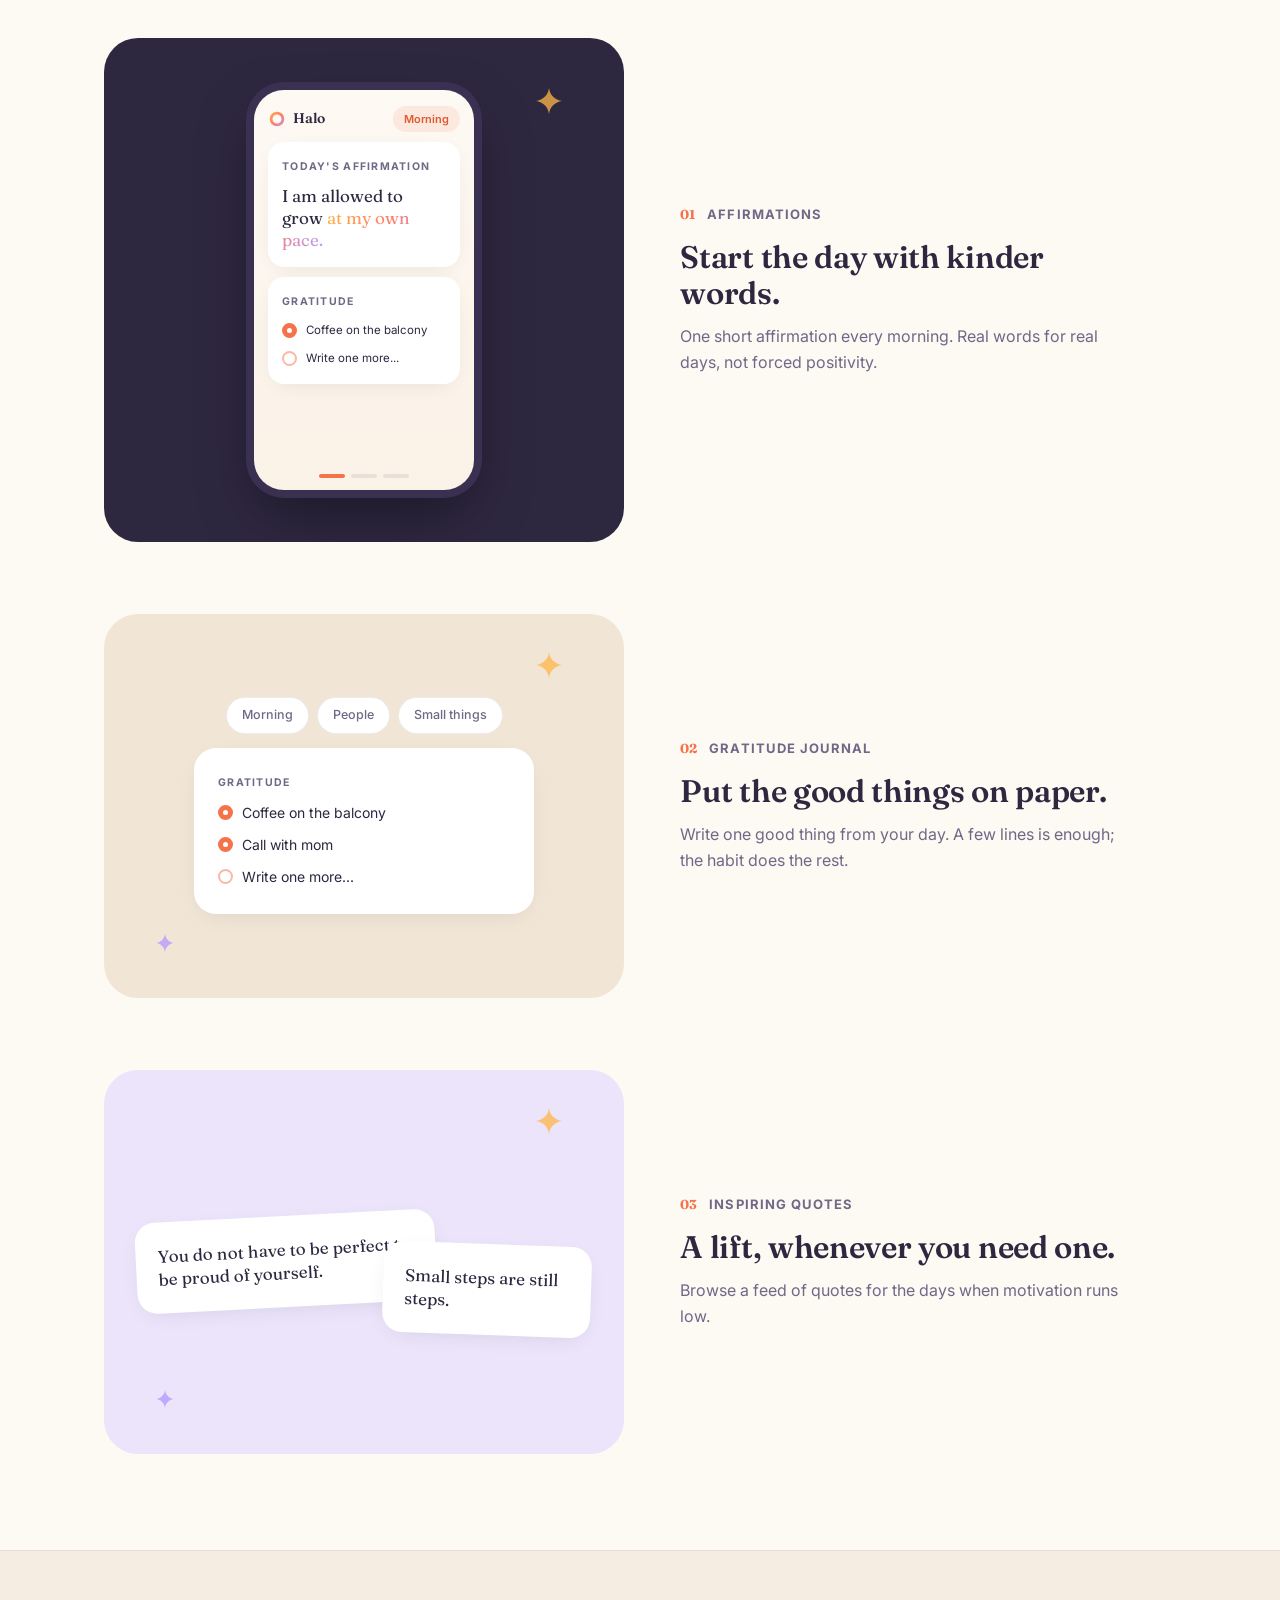
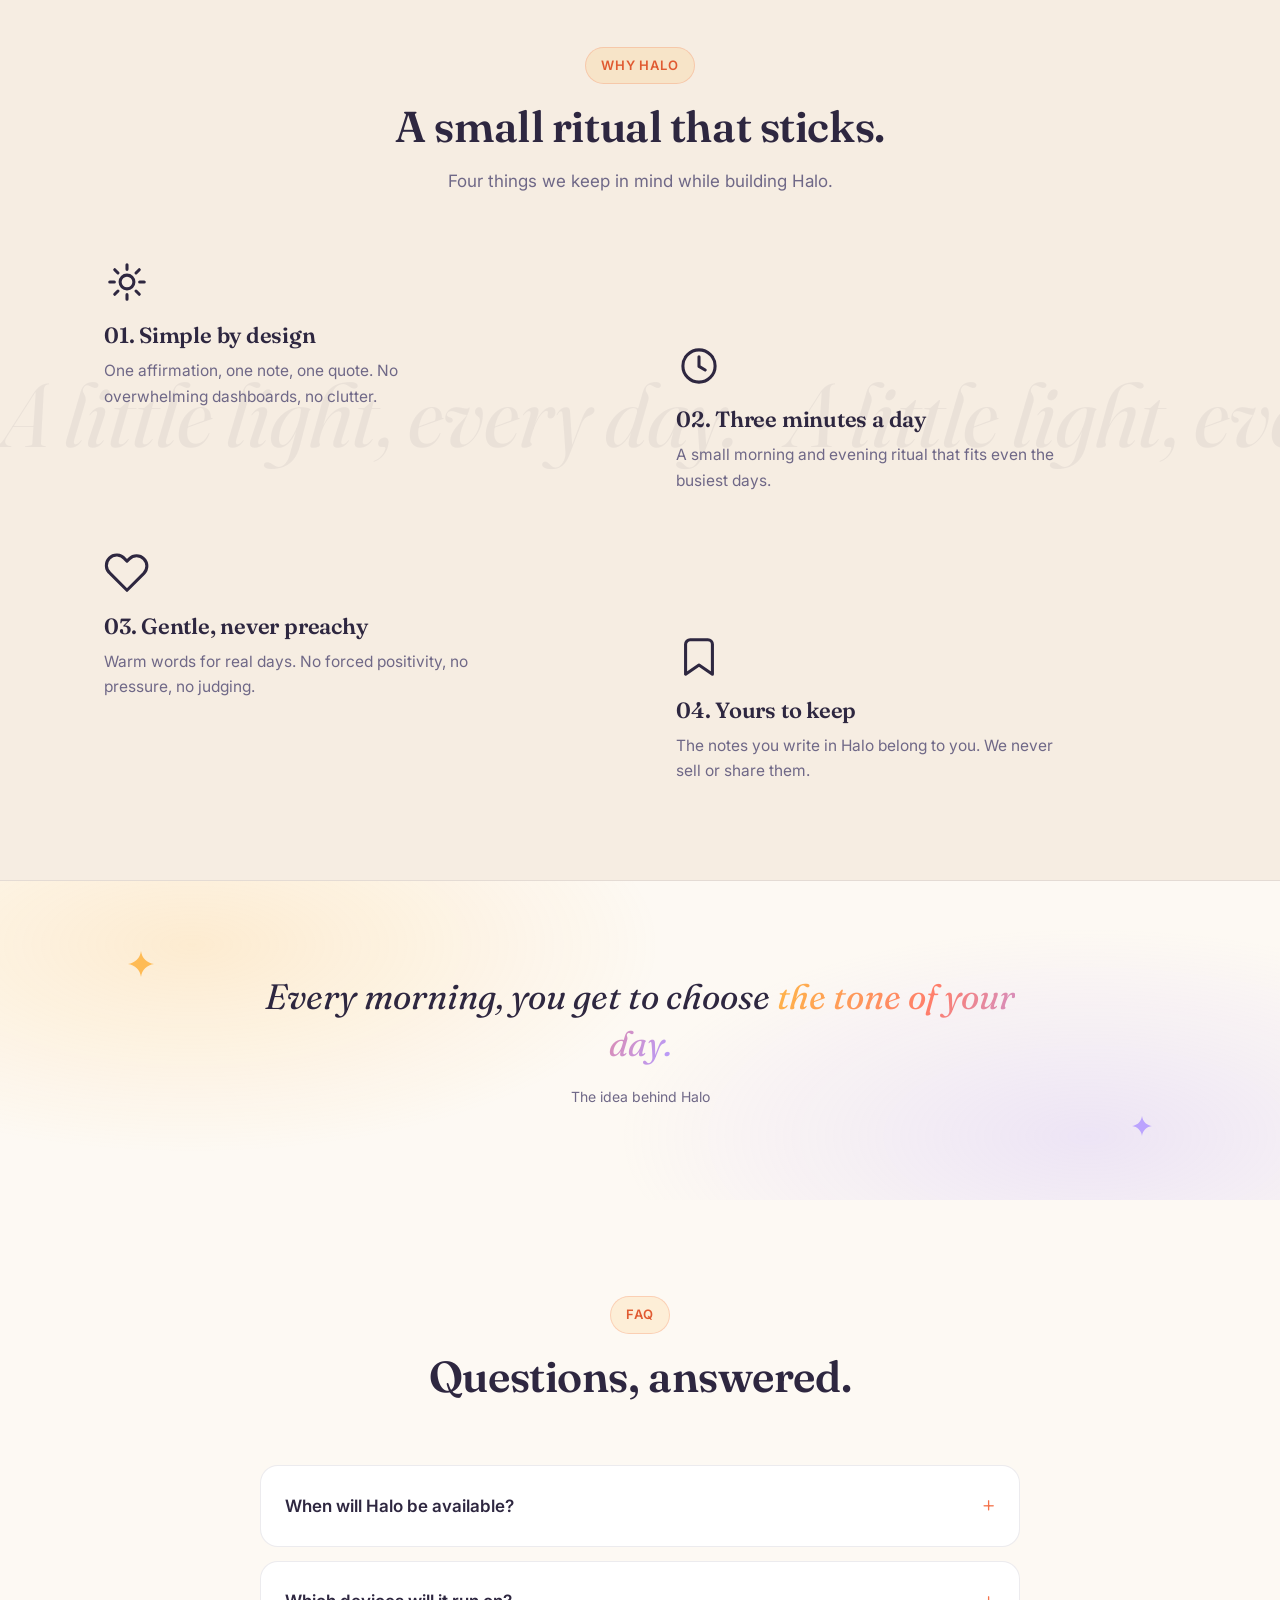
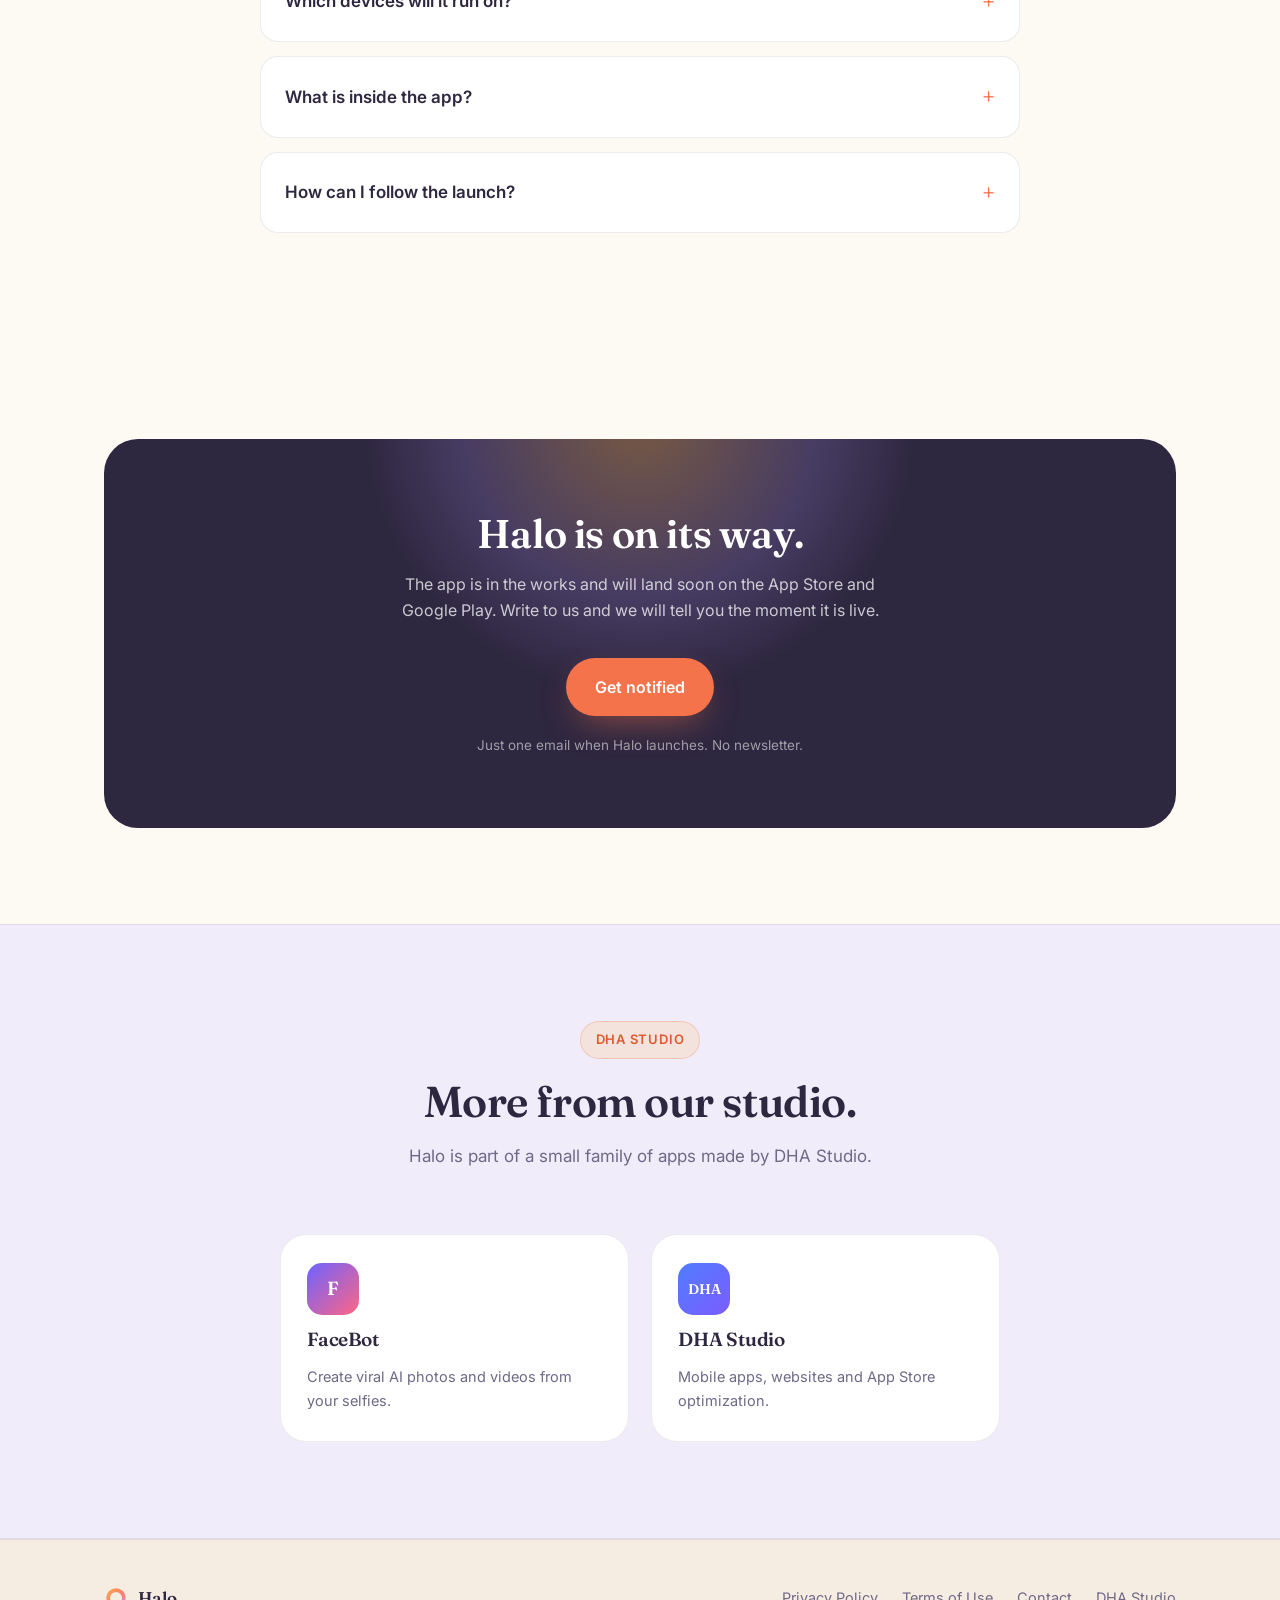
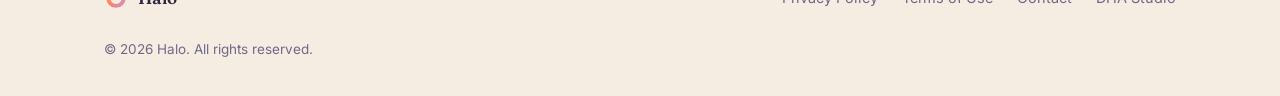
==== commit 24b599c2: "Halo landing site: homepage, legal pages, SEO files, app icon" ====
--- a/index.html
+++ b/index.html
@@ -305,11 +305,6 @@
             <h3>FaceBot</h3>
             <p>Create viral AI photos and videos from your selfies.</p>
           </a>
-          <a class="app-card" href="https://magicai.dhastudio.xyz" rel="noopener">
-            <span class="app-card__tile app-card__tile--ma">M</span>
-            <h3>Magic AI</h3>
-            <p>AI photo transformations for Android.</p>
-          </a>
           <a class="app-card" href="https://dhastudio.xyz" rel="noopener">
             <span class="app-card__tile app-card__tile--dha">DHA</span>
             <h3>DHA Studio</h3>
--- a/style.css
+++ b/style.css
@@ -669,8 +669,10 @@
 /* ---------- Apps (More from DHA Studio) ---------- */
 .apps {
   display: grid;
-  grid-template-columns: repeat(3, 1fr);
+  grid-template-columns: repeat(2, minmax(0, 1fr));
   gap: 22px;
+  max-width: 720px;
+  margin: 0 auto;
 }
 .app-card {
   background: var(--surface);
@@ -695,7 +697,6 @@
   color: #fff;
 }
 .app-card__tile--fb  { background: linear-gradient(135deg, #6C63FF, #FF6584); }
-.app-card__tile--ma  { background: linear-gradient(135deg, #F4734B, #FFB648); }
 .app-card__tile--dha { background: linear-gradient(135deg, #4F7CFF, #7C5CFF); font-size: 14px; }
 .app-card h3 { font-size: 19px; }
 .app-card p { color: var(--muted); font-size: 14.5px; }
